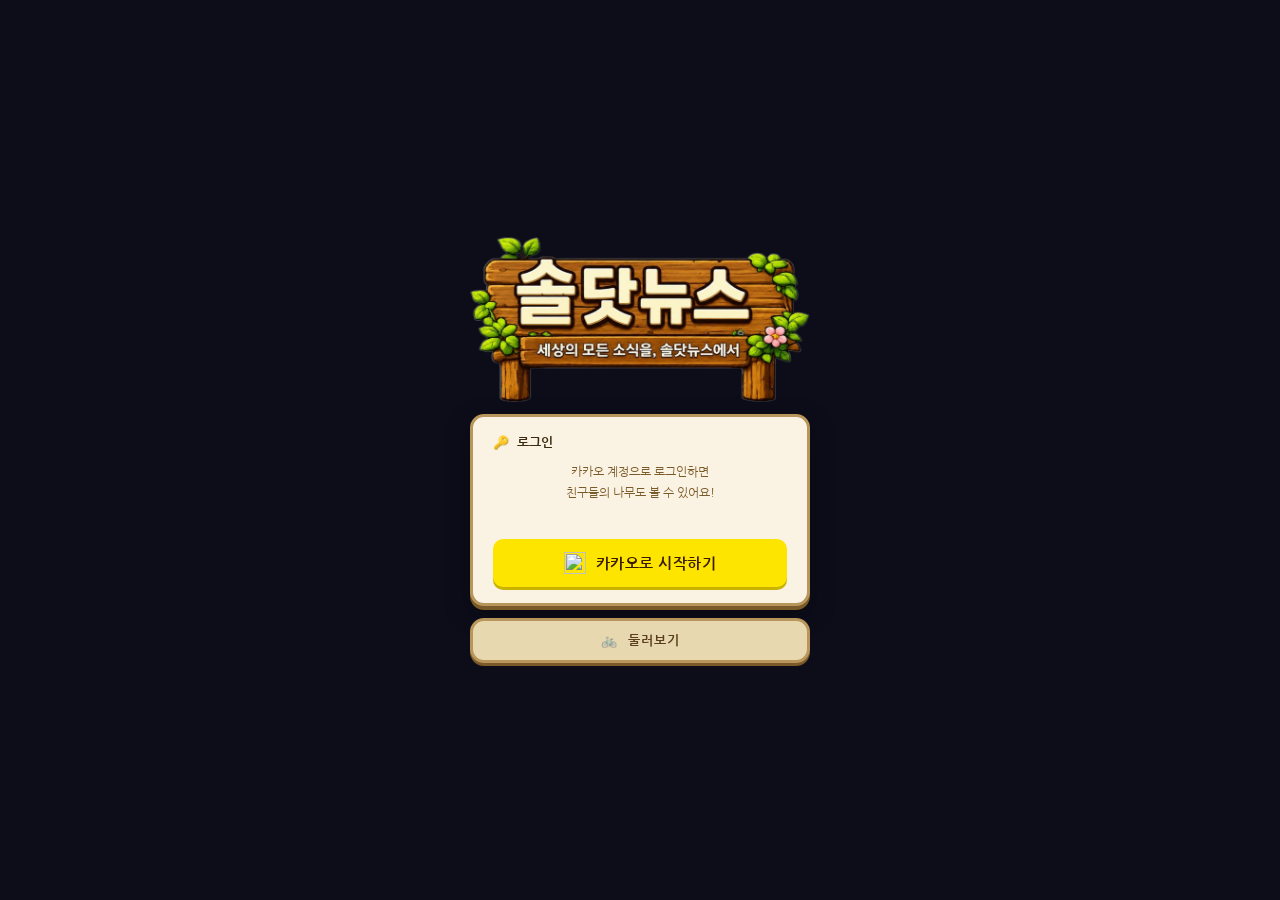
==== index-0514.html @ b872b728 "Add files via upload" ====
<!DOCTYPE html>
<html lang="ko">
<head>
  <meta charset="UTF-8">
  <meta name="viewport" content="width=device-width, initial-scale=1.0">
  <title>뉴스 마을</title>
  <link href="https://fonts.googleapis.com/css2?family=Nanum+Gothic:wght@400;700&family=Press+Start+2P&display=swap" rel="stylesheet">
  <link href="https://fonts.googleapis.com/css2?family=Nanum+Myeongjo:wght@400;700;800&family=Noto+Serif+KR:wght@300;400;600;700&display=swap" rel="stylesheet">
  <link rel="stylesheet" href="css/style.css">
  <script src="https://t1.kakaocdn.net/kakao_js_sdk/2.7.2/kakao.min.js" crossorigin="anonymous"></script>
  <style></style>
</head>
<body>

<!-- Fade overlay -->
<div id="transition"></div>

<!-- 비석 팝업 -->
<div id="sign-popup-overlay" onclick="closeSignPopup()">
  <img src="sign_popup.PNG" alt="뉴스 마을 소개">
</div>

<!-- ══════════════════════════════
     SCREEN 1 · 우체통 입장
══════════════════════════════ -->
<!-- ══════════════════════════════
     SCREEN 0 · 로그인
══════════════════════════════ -->
<div id="screen-login" class="screen active">
  <div class="lp-wrap">
    <img src="ssol.png" alt="뉴스 마을" style="width:100%; height:auto; display:block;">

    <div class="lp-card">
      <div class="lp-card-header">🔑 &nbsp;로그인</div>
      <p class="lp-kakao-desc">카카오 계정으로 로그인하면<br>친구들의 나무도 볼 수 있어요!</p>
      <div id="lp-kakao-error" class="lp-error"></div>
      <button class="lp-kakao-btn" onclick="kakaoLogin()">
        <img src="https://developers.kakao.com/assets/img/about/logos/kakaolink/kakaolink_btn_medium.png" alt="">
        카카오로 시작하기
      </button>
    </div>

    <button class="lp-browse-btn" onclick="lpBrowse()">🚲 &nbsp;둘러보기</button>
  </div>
</div>

<div id="screen-mailbox" class="screen">
  <div class="village-bg"></div>
  <div class="mailbox-wrapper" onclick="showMbook()">
    <div class="mailbox-title">뉴스 마을</div>
    <img src="post.png" alt="우체통">
    <div class="mailbox-hint">▶ 우체통을 클릭하세요 ◀</div>
  </div>
</div>

<!-- ══════════════════════════════
     SCREEN 2 · M북 (오늘의 뉴스)
══════════════════════════════ -->
<div id="screen-mbook" class="screen">
  <div class="mbook-wrap">
    <div class="mbook-head">
      <div class="mbook-logo">M 북</div>
      <div class="mbook-sub">오늘의 뉴스 &nbsp;·&nbsp; 2026년 5월 3일 (일)</div>
    </div>

    <div class="news-item" data-idx="0">
      <span class="news-tag">구의회</span>
      <h3>구의회, 마을 환경 개선 예산안 최종 통과</h3>
      <p>이번 회기에서 마을 환경 개선을 위한 예산안이 최종 통과되었습니다. 주민 편의시설 확충과 녹지 공간 조성에 중점을 둘 예정입니다.</p>
      <div class="read-indicator" id="ri-0"></div>
    </div>

    <div class="news-item" data-idx="1">
      <span class="news-tag">문화</span>
      <h3>문화 다방, 봄맞이 특별 전시회 이번 주말 개최</h3>
      <p>문화 다방에서는 이번 주말부터 지역 예술가들의 봄 작품 전시회를 개최합니다. 누구나 무료로 관람할 수 있습니다.</p>
      <div class="read-indicator" id="ri-1"></div>
    </div>

    <div class="news-item" data-idx="2">
      <span class="news-tag">공항</span>
      <h3>신규 국내선 노선 취항, 지역 접근성 크게 향상</h3>
      <p>공항에 신규 국내선 노선이 취항하며 이동 편의성이 크게 향상될 전망입니다. 다음 달부터 운항을 시작합니다.</p>
      <div class="read-indicator" id="ri-2"></div>
    </div>

    <div class="news-item" data-idx="3">
      <span class="news-tag">식물원</span>
      <h3>식물원, 희귀 식물 20여 종 이번 주 토요일 공개</h3>
      <p>지역 식물원에서 해외에서 들여온 희귀 식물 20여 종을 새롭게 공개합니다. 사전 예약 없이 관람 가능합니다.</p>
      <div class="read-indicator" id="ri-3"></div>
    </div>

    <div class="news-item" data-idx="4">
      <span class="news-tag">탐사</span>
      <h3>[탐정 하우스] 미확인 제보, 진실은 무엇인가</h3>
      <p>독자 제보로 시작된 탐사 보도. 석 달간의 추적 끝에 드러난 놀라운 사실들을 단독으로 보도합니다.</p>
      <div class="read-indicator" id="ri-4"></div>
    </div>

    <div class="news-item" data-idx="5">
      <span class="news-tag">영화</span>
      <h3>이번 주 개봉작 리뷰 — 기대작 3편 한눈에</h3>
      <p>이번 주 영화관에 걸리는 세 편의 신작을 미리 보았습니다. 장르도, 분위기도 제각각인 세 작품의 관람 포인트를 정리했습니다.</p>
      <div class="read-indicator" id="ri-5"></div>
    </div>

    <button class="mbook-enter-btn" onclick="goAfterMbook()">마을로 입장하기 →</button>
  </div>
</div>

<!-- ══════════════════════════════
     SCREEN · 나의 정원
══════════════════════════════ -->
<div id="screen-myhouse" class="screen">
  <div class="mh-top">
    <span class="mh-username" id="mh-username"></span>
    <button class="mh-logout-btn" onclick="logout()">로그아웃</button>
  </div>
  <div class="mh-tree" id="mh-tree"></div>
  <div class="mh-bottom mh-bottom-col">
    <!-- 영양분 가방 -->
    <div class="bag-row">
      <span class="bag-label">가방</span>
      <div class="nutrient-icons">
        <button class="ni-btn" id="ni-btn-비료" onclick="feedOneNutrient('비료')">
          <span class="ni-icon">🌱</span>
          <span class="ni-name">비료</span>
          <span class="ni-count" id="bag-count-비료">0</span>
        </button>
        <button class="ni-btn" id="ni-btn-물" onclick="feedOneNutrient('물')">
          <span class="ni-icon">💧</span>
          <span class="ni-name">물</span>
          <span class="ni-count" id="bag-count-물">0</span>
        </button>
        <button class="ni-btn" id="ni-btn-양분" onclick="feedOneNutrient('양분')">
          <span class="ni-icon">🍃</span>
          <span class="ni-name">양분</span>
          <span class="ni-count" id="bag-count-양분">0</span>
        </button>
      </div>
      <button id="feed-set-btn" onclick="feedSet()" style="
        margin-top:10px; width:100%;
        background:#2d6a4f; color:#fff; border:none;
        padding:10px 0; font-family:'Press Start 2P',monospace; font-size:8px;
        cursor:pointer; letter-spacing:1px; border-radius:2px;
        transition:background 0.2s, opacity 0.2s;">
        🌿 세트 주기 (비료+물+양분)
      </button>
    </div>
    <!-- 레벨·진행도·버튼 -->
    <div class="mh-main-row">
      <div class="mh-info">
        <div class="mh-level-badge" id="mh-level-badge">묘목</div>
        <div class="mh-progress-row">
          <div class="mh-progress-label" id="mh-progress-label">세트 0 / 3</div>
          <div class="mh-progress-bar"><div class="mh-progress-fill" id="mh-progress-fill"></div></div>
        </div>
      </div>
      <div class="mh-nav">
        <button class="mh-btn" onclick="switchTo('village')">← 마을로</button>
        <button class="mh-btn" onclick="shareMyLink()">🔗 내 링크 공유</button>
        <button class="mh-btn" onclick="loadFriendsListView()">🌳 친구 나무 보기</button>
      </div>
    </div>
  </div>
</div>

<!-- ══════════════════════════════
     SCREEN · 친구 정원
══════════════════════════════ -->
<div id="screen-friends" class="screen">
  <div class="friends-overlay">
    <!-- Single friend view (via link or from list) -->
    <div id="friend-single-view">
      <div class="friends-header">
        <span class="friends-title" id="friend-view-title">친구의 정원</span>
        <button class="mh-btn" id="friend-back-village" onclick="friendsGoBack()">← 마을로</button>
        <button class="mh-btn" id="friend-back-list" onclick="loadFriendsListView()" style="display:none;">← 목록으로</button>
      </div>
      <div id="friend-view-content" style="display:flex; flex-direction:column; align-items:center; gap:16px; padding:20px;"></div>
      <div id="friend-add-section" style="display:none; text-align:center; padding:0 20px 20px;">
        <button class="mh-btn primary" id="friend-add-btn" onclick="addFriend(window._viewingFriendId)">+ 친구 추가</button>
      </div>
    </div>
    <!-- Friends list view -->
    <div id="friends-list-view" style="display:none;">
      <div class="friends-header">
        <span class="friends-title">친구 정원</span>
        <button class="mh-btn" onclick="switchTo('myhouse')">← 내 정원으로</button>
      </div>
      <div id="friends-list-cards" class="friends-grid"></div>
    </div>
  </div>
</div>

<!-- ══════════════════════════════
     SCREEN · 나의 집 (준비 중)
══════════════════════════════ -->
<div id="screen-house" class="screen">
  <div class="house-header">나의 집</div>

  <div class="house-info-card">
    <div class="house-info-title">내 계정 정보</div>

    <!-- 닉네임 보기 모드 -->
    <div class="house-info-row" id="house-nick-view">
      <span class="house-info-label">닉네임</span>
      <div style="display:flex; align-items:center; gap:8px;">
        <span class="house-info-value" id="house-nickname"></span>
        <button class="house-nick-edit-btn" onclick="startNickEdit()">수정</button>
      </div>
    </div>

    <!-- 닉네임 편집 모드 (기본 숨김) -->
    <div id="house-nick-form" style="display:none; flex-direction:column; gap:10px;">
      <span class="house-info-label">닉네임 수정</span>
      <input type="text" id="house-nick-input" class="house-nick-input"
             maxlength="12" placeholder="새 닉네임 입력 (최대 12자)">
      <div class="house-nick-error" id="house-nick-error"></div>
      <div class="house-nick-actions">
        <button class="house-nick-save" onclick="saveNick()">저장</button>
        <button class="house-nick-cancel" onclick="cancelNickEdit()">취소</button>
      </div>
    </div>

    <hr class="house-info-divider">
    <div class="house-info-row">
      <span class="house-info-label">로그인 계정</span>
      <span class="house-info-value" id="house-account"></span>
    </div>
    <button class="house-logout-btn-full" onclick="logout()">로그아웃</button>
  </div>

  <div class="mh-bottom">
    <div class="mh-nav" style="margin-left:auto;">
      <button class="mh-btn" onclick="switchTo('village')">← 마을로</button>
    </div>
  </div>
</div>

<!-- ══════════════════════════════
     SCREEN 3 · 마을 메인
══════════════════════════════ -->
<div id="screen-village" class="screen">
  <div class="map-wrap">
    <img src="village2.png" alt="마을">

    <div class="hotspot" id="hs-garden"
         onclick="openGarden()">
      <img class="hs-building" src="myGarden.png" alt="나의 정원">
      <div class="hs-label">나의 정원</div>
    </div>

    <div class="hotspot" id="hs-library"
         onclick="switchTo('library')">
      <img class="hs-building" src="library.PNG" alt="도서관">
      <div class="hs-label">도서관</div>
    </div>

    <div class="hotspot" id="hs-house"
         onclick="openHouseArea()">
      <img class="hs-building" src="house.PNG" alt="나의 집">
      <div class="hs-label">나의 집</div>
    </div>

    <div class="hotspot" id="hs-villhall"
         onclick="switchTo('gwangjang')">
      <img class="hs-building" src="center.PNG" alt="마을 광장">
      <div class="hs-label">마을 광장</div>
    </div>

    <div class="hotspot" id="hs-monument"
         onclick="openSignPopup()">
      <img class="hs-building" src="sign.PNG" alt="비석">
      <div class="hs-label">비석 · 신문사 소개</div>
    </div>

    <img src="toCity.png" id="nav-to-city" class="city-arrow" onclick="goToCity()" alt="시내로" style="height:100px;width:auto;left:1073px;top:363px;right:auto;bottom:auto;">

    <div class="hotspot" id="hs-postbox" onclick="showMbook()">
      <img class="hs-building" src="post.png" alt="우체통">
      <div class="hs-label">우체통 · M북</div>
    </div>

    <button class="help-fab" onclick="openHelp()">?</button>

    <button id="edit-toggle-village" onclick="toggleEditMode('village')" style="
      position:absolute; bottom:20px; right:20px; z-index:30;
      background:rgba(30,30,80,0.85); color:#fff; border:2px solid #aaf;
      padding:10px 14px; font-family:'Press Start 2P',monospace; font-size:8px;
      cursor:pointer; letter-spacing:1px;">✏️ 편집 모드</button>
  </div>
</div>

<!-- ══════════════════════════════
     SCREEN 4 · 시내
══════════════════════════════ -->
<div id="screen-city" class="screen">
  <div class="map-wrap">
    <img src="city/background.png" alt="시내">

    <!-- row 1 -->
    <div class="hotspot" id="hs-detective"
         onclick="openBoutiqueModal('hs-detective','탐정사무소','채림\n\n숨겨진 진실을 추적합니다.\n심층 취재와 탐사 보도의 공간입니다.\n제보는 언제나 환영합니다.')">
      <img class="hs-building" src="city/detective.png" alt="탐정사무소">
      <div class="hs-label">탐정사무소 · 채림</div>
    </div>

    <div class="hotspot" id="hs-guest"
         onclick="openBoutiqueModal('hs-guest','상담소','소은\n\n다양한 사람들의 이야기.\n여행자의 시선으로 세상을 봅니다.')">
      <img class="hs-building" src="city/counsel.png" alt="상담소">
      <div class="hs-label">상담소 · 소은</div>
    </div>

    <div class="hotspot" id="hs-cinema"
         onclick="openBoutiqueModal('hs-cinema','영화관','채원\n\n영화와 영상 문화를 리뷰합니다.\n스크린 너머의 세계로 여러분을 초대합니다.')">
      <img class="hs-building" src="city/cinema.png" alt="영화관">
      <div class="hs-label">영화관 · 채원</div>
    </div>

    <!-- row 2 -->
    <div class="hotspot" id="hs-lp"
         onclick="openBoutiqueModal('hs-lp','LP샵','현서\n\n음악과 감성의 공간.\n음악으로 세상을 이야기하고\n시대의 사운드를 기록합니다.')">
      <img class="hs-building" src="city/LPshop.png" alt="LP샵">
      <div class="hs-label">LP샵 · 현서</div>
    </div>

    <div class="hotspot" id="hs-council"
         onclick="openBoutiqueModal('hs-council','주민센터','성준\n\n지역 구의회를 취재합니다.\n주민의 목소리를 담은 의정 활동과\n지역 정치 이슈를 전합니다.')">
      <img class="hs-building" src="city/council.png" alt="주민센터">
      <div class="hs-label">주민센터 · 성준</div>
    </div>

    <div class="hotspot" id="hs-culture"
         onclick="openBoutiqueModal('hs-culture','다방','은수\n\n예술, 문화, 라이프스타일.\n우리 주변의 아름다운 이야기들을 담습니다.')">
      <img class="hs-building" src="city/cafe.png" alt="다방">
      <div class="hs-label">다방 · 은수</div>
    </div>

    <!-- row 3 -->
    <div class="hotspot" id="hs-botanical"
         onclick="openBoutiqueModal('hs-botanical','수목원','세민\n\n자연과 환경 이야기.\n지속 가능한 내일을 위한 기록입니다.')">
      <img class="hs-building" src="city/botanical.png" alt="수목원">
      <div class="hs-label">수목원 · 세민</div>
    </div>

    <div class="hotspot" id="hs-haunted"
         onclick="openBoutiqueModal('hs-haunted','사진현상소','민주\n\n잊혀진 이야기들이 모이는 곳.\n기억해야 할 역사와 미스터리를 기록합니다.')">
      <img class="hs-building" src="city/film.png" alt="사진현상소">
      <div class="hs-label">사진현상소 · 민주</div>
    </div>

    <div class="hotspot" id="hs-airport"
         onclick="openAirport()">
      <img class="hs-building" src="city/airport.png" alt="공항">
      <div class="hs-label">공항 · 미정</div>
    </div>

    <img src="toVillage.png" id="nav-to-village" class="back-fab" onclick="goToVillage()" alt="마을로" style="height:100px;width:auto;left:16px;top:263px;right:auto;bottom:auto;">
    <button class="help-fab" onclick="openHelp()">?</button>

    <button id="edit-toggle-city" onclick="toggleEditMode('city')" style="
      position:absolute; bottom:20px; right:20px; z-index:30;
      background:rgba(30,30,80,0.85); color:#fff; border:2px solid #aaf;
      padding:10px 14px; font-family:'Press Start 2P',monospace; font-size:8px;
      cursor:pointer; letter-spacing:1px;">✏️ 편집 모드</button>

    <button id="bld-edit-btn" onclick="toggleBuildingEditMode()" style="
      position:absolute; bottom:60px; right:20px; z-index:30;
      background:rgba(30,30,80,0.85); color:#fff; border:2px solid #fa8;
      padding:10px 14px; font-family:'Press Start 2P',monospace; font-size:8px;
      cursor:pointer; letter-spacing:1px;">🏠 건물 편집</button>
  </div>
</div>

<!-- ══════════════════════════════
     SCREEN · 광장
══════════════════════════════ -->
<div id="screen-gwangjang" class="screen">
  <div class="fullscreen-wrap">
    <div class="fullscreen-topbar">
      <button class="mh-btn" onclick="switchTo('village')">← 마을로</button>
      <span style="font-family:'Press Start 2P',monospace;font-size:9px;color:#aaa;letter-spacing:2px;">광 장</span>
    </div>
    <div class="fullscreen-body">
      <section id="gwangjang-section" data-guest-guard-wrap>
      <div id="gwangjang">
        <div class="gj-notice-bar">
          <span class="gj-notice-bar-label">📌 공지</span>
          <span>광장에서는 마을 주민 누구나 자유롭게 글을 쓸 수 있습니다. 건전한 마을 문화를 함께 만들어 주세요.</span>
        </div>
        <div class="gj-header">
          <div style="display:flex;align-items:baseline;gap:10px;flex-wrap:wrap">
            <span class="gj-header-title">광 장</span>
            <span class="gj-header-sub">독자 게시판 · 마을 사람들의 이야기</span>
          </div>
          <span class="gj-header-date" id="gj-today-date"></span>
        </div>
        <div class="gj-tabs">
          <button class="gj-tab active" data-tab="board">자유 광장</button>
          <button class="gj-tab" data-tab="write">✏ 글쓰기</button>
          <button class="gj-tab" data-tab="tip">제보란 <span class="gj-dot"></span></button>
          <button class="gj-tab" data-tab="contribute">투고란</button>
          <button class="gj-tab" data-tab="my">내 활동</button>
        </div>
        <div class="gj-body">
          <!-- 자유 광장 -->
          <div class="gj-panel active" id="gj-panel-board">
            <div class="gj-post-list-wrap" id="gj-board-list-wrap">
              <div class="gj-board-toolbar">
                <div class="gj-board-toolbar-left">
                  <button class="gj-cat-btn active" data-cat="all">전체</button>
                  <button class="gj-cat-btn" data-cat="free">자유</button>
                  <button class="gj-cat-btn" data-cat="discuss">토론</button>
                  <button class="gj-cat-btn" data-cat="question">질문</button>
                  <button class="gj-cat-btn" data-cat="tip">제보</button>
                </div>
                <button class="gj-write-btn" id="gj-goto-write-btn" data-guest-guard>+ 글쓰기</button>
              </div>
              <div class="gj-post-list" id="gj-post-list"></div>
              <div class="gj-pagination">
                <button class="gj-page-btn cur">1</button>
                <button class="gj-page-btn">2</button>
                <button class="gj-page-btn">3</button>
                <button class="gj-page-btn">›</button>
              </div>
            </div>
            <div class="gj-post-view" id="gj-post-view">
              <button class="gj-back-btn" id="gj-back-btn">← 목록으로</button>
              <div class="gj-post-view-header">
                <div class="gj-post-view-badge-row">
                  <span class="gj-post-badge gj-badge-free" id="gj-view-badge"></span>
                </div>
                <div class="gj-post-view-title" id="gj-view-title"></div>
                <div class="gj-post-view-meta">
                  <span id="gj-view-author"></span>
                  <span id="gj-view-date"></span>
                  <span id="gj-view-views"></span>
                </div>
              </div>
              <div class="gj-post-view-body" id="gj-view-body"></div>
              <div class="gj-like-row">
                <button class="gj-like-btn" id="gj-like-btn">♡ 공감</button>
                <span class="gj-like-count" id="gj-like-count"></span>
              </div>
              <div class="gj-comment-area">
                <div class="gj-comment-count" id="gj-comment-count">댓글 0</div>
                <div id="gj-comment-list"></div>
                <div class="gj-comment-input-row">
                  <input class="gj-form-input" id="gj-comment-input" placeholder="댓글을 남겨 주세요" style="flex:1;font-size:13px;padding:8px 10px;">
                  <button class="gj-write-btn" id="gj-comment-submit" data-guest-guard style="white-space:nowrap;font-size:12px;padding:7px 14px;">등록</button>
                </div>
              </div>
            </div>
          </div>
          <!-- 글쓰기 -->
          <div class="gj-panel" id="gj-panel-write">
            <div class="gj-section-head">새 글 쓰기</div>
            <div class="gj-form-notice">광장은 마을의 공론장입니다. 타인을 향한 비방, 허위 사실 유포, 광고성 게시물은 삭제될 수 있습니다.</div>
            <div class="gj-form-row">
              <div class="gj-form-group">
                <label class="gj-form-label">분류</label>
                <select class="gj-form-select" id="gj-write-cat"><option>자유</option><option>토론</option><option>질문</option><option>제보</option></select>
              </div>
              <div class="gj-form-group">
                <label class="gj-form-label">닉네임</label>
                <input class="gj-form-input" id="gj-write-nick" placeholder="마을 주민">
              </div>
            </div>
            <div class="gj-form-group">
              <label class="gj-form-label">제목</label>
              <input class="gj-form-input" id="gj-write-title" placeholder="제목을 입력하세요 (최대 60자)" maxlength="60">
              <div class="gj-char-count" id="gj-title-count">0 / 60</div>
            </div>
            <div class="gj-form-group">
              <label class="gj-form-label">내용</label>
              <textarea class="gj-form-textarea" id="gj-write-body" placeholder="글 내용을 입력하세요…"></textarea>
              <div class="gj-char-count" id="gj-body-count">0 / 2000</div>
            </div>
            <button class="gj-submit-btn" id="gj-write-submit" data-guest-guard>광장에 게시하기</button>
          </div>
          <!-- 제보란 -->
          <div class="gj-panel" id="gj-panel-tip">
            <div class="gj-tip-form-header">
              <span class="gj-tip-title">제보란</span>
              <span class="gj-tip-subtitle">탐정 하우스 · 뉴스 마을 편집부로 제보를 보내드립니다</span>
            </div>
            <div class="gj-form-notice">제보 내용은 편집부에서만 확인합니다. 익명 제보 가능하며, 추가 연락이 필요한 경우 연락처를 남겨 주세요.</div>
            <label class="gj-anon-toggle">
              <input type="checkbox" id="gj-anon-check" checked>
              익명으로 제보하기
            </label>
            <div class="gj-form-group" id="gj-tip-name-row">
              <label class="gj-form-label">이름(또는 닉네임)</label>
              <input class="gj-form-input" id="gj-tip-name" placeholder="익명" disabled>
            </div>
            <div class="gj-form-group">
              <label class="gj-form-label">제보 분야</label>
              <select class="gj-form-select" id="gj-tip-category"><option>구의회 · 행정</option><option>지역 사건 · 사고</option><option>문화 · 예술</option><option>환경 · 시설</option><option>기타</option></select>
            </div>
            <div class="gj-form-group">
              <label class="gj-form-label">제보 제목</label>
              <input class="gj-form-input" id="gj-tip-title" placeholder="핵심 내용을 한 문장으로">
            </div>
            <div class="gj-form-group">
              <label class="gj-form-label">제보 내용</label>
              <textarea class="gj-form-textarea" id="gj-tip-body" placeholder="언제, 어디서, 무슨 일이 있었는지 최대한 구체적으로 써 주세요."></textarea>
            </div>
            <div class="gj-form-group">
              <label class="gj-form-label">연락처 (선택)</label>
              <input class="gj-form-input" id="gj-tip-contact" placeholder="이메일 또는 전화번호">
            </div>
            <button class="gj-submit-btn" id="gj-tip-submit" data-guest-guard>편집부에 제보하기</button>
          </div>
          <!-- 투고란 -->
          <div class="gj-panel" id="gj-panel-contribute">
            <div class="gj-submit-notice-box">
              <h3>투고 안내</h3>
              뉴스 마을 M북에 독자 기고문을 싣고 싶은 분은 이 창구를 이용해 주세요.<br>
              · 분량: 원고지 3~10매 (600~2,000자) 권장<br>
              · 형식: 자유 (에세이, 칼럼, 시, 소설, 리뷰 등)<br>
              · 검토 후 편집부가 개별 연락을 드립니다. 채택 여부를 보장하지 않습니다.<br>
              · 기고가 확정된 경우 M북 해당 섹션에 게재됩니다.
            </div>
            <div class="gj-form-row">
              <div class="gj-form-group">
                <label class="gj-form-label">이름</label>
                <input class="gj-form-input" id="gj-contrib-name" placeholder="게재 시 표기 이름">
              </div>
              <div class="gj-form-group">
                <label class="gj-form-label">섹션</label>
                <select class="gj-form-select" id="gj-contrib-section"><option>문화</option><option>탐사</option><option>영화</option><option>식물원</option><option>LP샵</option><option>자유 기고</option></select>
              </div>
            </div>
            <div class="gj-form-group">
              <label class="gj-form-label">제목</label>
              <input class="gj-form-input" id="gj-contrib-title" placeholder="기고문 제목">
            </div>
            <div class="gj-form-group">
              <label class="gj-form-label">본문</label>
              <textarea class="gj-form-textarea" id="gj-contrib-body" style="min-height:240px" placeholder="기고 내용을 입력해 주세요."></textarea>
              <div class="gj-char-count" id="gj-contrib-count">0 / 2000</div>
            </div>
            <div class="gj-form-group">
              <label class="gj-form-label">연락처</label>
              <input class="gj-form-input" id="gj-contrib-contact" placeholder="편집부 연락용 이메일">
            </div>
            <button class="gj-submit-btn" id="gj-contrib-submit" data-guest-guard>투고 신청하기</button>
          </div>
          <!-- 내 활동 -->
          <div class="gj-panel" id="gj-panel-my">
            <div class="gj-section-head">내 활동</div>
            <div class="gj-stat-grid">
              <div class="gj-stat-card"><div class="gj-stat-label">작성한 글</div><div class="gj-stat-num" id="gj-my-post-count">0</div></div>
              <div class="gj-stat-card"><div class="gj-stat-label">작성한 댓글</div><div class="gj-stat-num" id="gj-my-comment-count">0</div></div>
            </div>
            <div class="gj-section-head">내가 쓴 글</div>
            <div id="gj-my-posts-list" style="border-top:1.5px solid #4a3f2e"></div>
            <div style="margin-top:20px;border-top:1.5px solid #4a3f2e;padding-top:14px">
              <div class="gj-section-head">내가 쓴 댓글</div>
              <div id="gj-my-comments-list" style="border-top:1.5px solid #4a3f2e"></div>
            </div>
          </div>
        </div>
        <div class="gj-toast" id="gj-toast"></div>
      </div>
      </section>
    </div>
  </div>
</div>

<!-- ══════════════════════════════
     SCREEN · 도서관
══════════════════════════════ -->
<div id="screen-library" class="screen">
  <div class="fullscreen-wrap">
    <div class="fullscreen-topbar">
      <button class="mh-btn" onclick="switchTo('village')">← 마을로</button>
      <span style="font-family:'Press Start 2P',monospace;font-size:9px;color:#aaa;letter-spacing:2px;">도 서 관</span>
    </div>
    <div class="fullscreen-body">
      <section id="library-section" data-guest-guard-wrap>
      <div id="lib-wrap">
        <div class="lib-hero">
          <div class="lib-hero-eyebrow">뉴스 마을</div>
          <div class="lib-hero-title">도 서 관</div>
          <div class="lib-hero-sub">마을 도서관은 뉴먼의 모든 기사를 아카이빙하고 있어요.<br>기사 내용에 궁금한 점이 생긴다면 ai에게 편하게 물어보세요!</div>
          <hr class="lib-hero-rule">
          <div class="lib-hero-prompt" id="lib-prompt">무엇이 궁금하신가요?</div>
          <div class="lib-input-row">
            <input class="lib-input" id="lib-input" placeholder="질문을 입력하세요…" maxlength="200">
            <button class="lib-send-btn" id="lib-send">보내기 →</button>
          </div>
          <div class="lib-suggests">
            <button class="lib-sug" data-q="오늘의 뉴스를 요약해 줘">오늘의 뉴스 요약</button>
            <button class="lib-sug" data-q="마을 행사 일정을 알려줘">마을 행사 일정</button>
            <button class="lib-sug" data-q="탐사 보도란 무엇인가요?">탐사 보도란?</button>
            <button class="lib-sug" data-q="투고하려면 어떻게 하나요?">투고 방법</button>
          </div>
          <div class="lib-scroll-hint">
            <span>아래로 스크롤</span>
            <div class="lib-scroll-line"></div>
          </div>
        </div>
        <div class="lib-section" id="lib-log-section" style="display:none">
          <div id="lib-log">
            <div class="lib-empty-note" id="lib-empty"></div>
          </div>
        </div>
        <div class="lib-article-full" id="lib-full">
          <button class="lib-af-back" id="lib-af-back">← 기사 목록으로</button>
          <div class="lib-af-section" id="lib-full-section"></div>
          <div class="lib-af-title"   id="lib-full-title"></div>
          <div class="lib-af-meta"    id="lib-full-meta"></div>
          <div class="lib-af-body"    id="lib-full-body"></div>
        </div>
      </div>
      </section>
    </div>
  </div>
</div>

<!-- ══════════════════════════════
     편집 모드 패널
══════════════════════════════ -->
<div id="edit-panel" style="
  display:none; position:fixed; bottom:0; left:0; right:0; z-index:1000;
  background:rgba(10,10,30,0.95); border-top:2px solid #aaf;
  padding:12px 16px; font-family:monospace; font-size:11px; color:#cef;">
  <div style="display:flex; align-items:flex-start; gap:16px; flex-wrap:wrap;">
    <div>
      <div style="color:#aaf; margin-bottom:4px; font-size:10px;">▶ 박스를 드래그(이동) / 모서리를 드래그(크기조정)</div>
      <pre id="edit-output" style="margin:0; color:#ffe; font-size:10px; line-height:1.6; white-space:pre;"></pre>
    </div>
    <div style="display:flex; flex-direction:column; gap:8px; min-width:140px;">
      <button onclick="copyEditValues()" style="
        background:#334; color:#cef; border:1px solid #aaf;
        padding:7px 10px; font-family:monospace; font-size:10px; cursor:pointer;">
        📋 CSS 복사
      </button>
      <button onclick="toggleEditMode()" style="
        background:#433; color:#fcc; border:1px solid #faa;
        padding:7px 10px; font-family:monospace; font-size:10px; cursor:pointer;">
        ✕ 편집 종료
      </button>
    </div>
  </div>
</div>

<!-- ══════════════════════════════
     건물 이미지 편집 패널
══════════════════════════════ -->
<div id="bld-panel" style="
  display:none; position:fixed; right:0; top:0; bottom:0; z-index:1001;
  width:230px; background:rgba(8,8,28,0.97); border-left:2px solid #fa8;
  padding:18px 14px; font-family:monospace; font-size:11px; color:#fed;
  flex-direction:column; gap:12px; overflow-y:auto;">

  <div style="font-size:12px; color:#fa8; font-weight:bold;">🏠 건물 위치 / 크기</div>
  <div style="color:#aaa; font-size:9px; line-height:1.6;">건물 이미지를 클릭해서<br>선택하세요</div>

  <div id="bld-title" style="
    color:#ffe; font-size:11px; font-weight:bold;
    padding:6px 8px; background:rgba(255,168,0,0.15);
    border:1px solid #fa8; border-radius:2px; min-height:28px;">
    —
  </div>

  <label>너비 &nbsp;<span id="bld-w-val" style="color:#fa8">88</span>%
    <input type="range" id="bld-w" min="20" max="130" value="88"
           oninput="onBldSlider('w',this.value)">
  </label>
  <label>높이 &nbsp;<span id="bld-h-val" style="color:#fa8">88</span>%
    <input type="range" id="bld-h" min="20" max="130" value="88"
           oninput="onBldSlider('h',this.value)">
  </label>
  <label>가로 위치 &nbsp;<span id="bld-x-val" style="color:#fa8">0</span>%
    <input type="range" id="bld-x" min="-30" max="30" value="0"
           oninput="onBldSlider('x',this.value)">
  </label>
  <label>아래 여백 &nbsp;<span id="bld-bottom-val" style="color:#fa8">5</span>%
    <input type="range" id="bld-bottom" min="-10" max="60" value="5"
           oninput="onBldSlider('bottom',this.value)">
  </label>

  <div style="color:#aaa; font-size:9px; margin-top:4px;">CSS 출력 (복사 후 코드에 붙여넣기)</div>
  <pre id="bld-css" style="
    font-size:8px; color:#afe; background:rgba(0,0,0,0.4);
    padding:8px; white-space:pre-wrap; margin:0;
    max-height:180px; overflow-y:auto; border:1px solid #336;"></pre>

  <button onclick="copyBuildingCSS()" style="
    background:#334; color:#cef; border:1px solid #aaf;
    padding:7px; font-family:monospace; font-size:10px; cursor:pointer;">
    📋 CSS 복사
  </button>
  <button onclick="toggleBuildingEditMode()" style="
    background:#433; color:#fcc; border:1px solid #faa;
    padding:7px; font-family:monospace; font-size:10px; cursor:pointer;">
    ✕ 종료
  </button>
</div>

<!-- ══════════════════════════════
     로그인 / 회원가입 모달
══════════════════════════════ -->
<div id="auth-bg">
  <div class="auth-box">
    <div class="auth-tabs">
      <button id="tab-login"  class="auth-tab active" onclick="switchTab('login')">로그인</button>
      <button id="tab-signup" class="auth-tab"        onclick="switchTab('signup')">회원가입</button>
    </div>

    <!-- 로그인 폼 -->
    <form id="form-login" class="auth-form" onsubmit="doLogin(event)">
      <div class="auth-field">
        <label>아이디</label>
        <input type="text" id="login-id" placeholder="아이디 입력" autocomplete="username" required>
      </div>
      <div class="auth-field">
        <label>비밀번호</label>
        <input type="password" id="login-pw" placeholder="비밀번호 입력" autocomplete="current-password" required>
      </div>
      <div class="auth-error" id="login-error"></div>
      <button type="submit" class="auth-submit">로그인</button>
    </form>

    <!-- 회원가입 폼 -->
    <form id="form-signup" class="auth-form" style="display:none" onsubmit="doSignup(event)">
      <div class="auth-field">
        <label>아이디</label>
        <input type="text" id="signup-id" placeholder="사용할 아이디" autocomplete="username" required>
      </div>
      <div class="auth-field">
        <label>비밀번호</label>
        <input type="password" id="signup-pw" placeholder="비밀번호" autocomplete="new-password" required>
      </div>
      <div class="auth-field">
        <label>비밀번호 확인</label>
        <input type="password" id="signup-pw2" placeholder="비밀번호 재입력" autocomplete="new-password" required>
      </div>
      <div class="consent-wrap">
        <label class="consent-row">
          <input type="checkbox" id="signup-consent" required>
          <span>개인정보 수집 및 이용에 동의합니다 <em>(필수)</em></span>
        </label>
        <button type="button" class="consent-detail-btn" onclick="toggleConsentDetail()">자세히 보기 ▾</button>
        <div id="consent-detail" class="consent-detail">
          · 수집 항목: 아이디, 비밀번호<br>
          · 수집 목적: 뉴스 마을 서비스 제공 및 나무 성장 기록<br>
          · 보유 기간: 서비스 탈퇴 시까지<br>
          · 동의 거부 시 서비스 이용이 제한될 수 있습니다.
        </div>
      </div>
      <div class="auth-error" id="signup-error"></div>
      <button type="submit" class="auth-submit">회원가입</button>
    </form>

    <button class="auth-close" onclick="closeAuth()">✕</button>
  </div>
</div>

<!-- ══════════════════════════════
     도움말 모달
══════════════════════════════ -->
<div id="help-bg">
  <div class="help-box">
    <button class="help-close" onclick="closeHelp()">✕</button>
    <h2>뉴스 마을 안내</h2>

    <div class="help-section">
      <h3>📮 뉴스 마을이란?</h3>
      <p>뉴스 마을은 지역 미디어 플랫폼입니다. 마을과 시내를 탐험하며 다양한 기자들의 공간을 방문하고, 매일 배달되는 뉴스를 읽어보세요.</p>
    </div>

    <hr class="help-divider">

    <div class="help-section">
      <h3>📰 M북</h3>
      <p>매일 우체통에 뉴스레터 <strong>M북</strong>이 배달됩니다. 오늘의 주요 뉴스를 한눈에 확인하세요.</p>
    </div>

    <hr class="help-divider">

    <div class="help-section">
      <h3>🌱 나무 키우기</h3>
      <p>M북의 기사를 읽을수록 내 집 나무가 자랍니다. 6개 기사를 모두 읽으면 가장 큰 나무로 성장해요. 매일 꾸준히 읽어보세요!</p>
    </div>

    <hr class="help-divider">

    <div class="help-section">
      <h3>🏙 마을 &amp; 시내 탐험</h3>
      <p>마을 지도에서 각 건물을 클릭하면 해당 기자의 공간으로 이동합니다. 시내로 나가면 더 많은 공간을 만날 수 있어요.</p>
    </div>

    <hr class="help-divider">

    <div class="help-section">
      <h3>🔐 로그인</h3>
      <div class="help-kakao-badge">카카오 로그인 지원 예정</div>
      <p>로그인하면 나무 성장 기록이 저장됩니다. 곧 카카오 계정으로 간편하게 로그인할 수 있게 됩니다.</p>
    </div>
  </div>
</div>

<!-- ══════════════════════════════
     MODAL
══════════════════════════════ -->
<div id="modal-bg">
  <div class="modal-box">
    <h2 id="modal-title"></h2>
    <p id="modal-body"></p>
    <div id="modal-nutrient" class="modal-nutrient-section" style="display:none">
      <div id="modal-nutrient-content"></div>
    </div>
    <button class="modal-close" onclick="closeModal()">닫기</button>
  </div>
</div>

<script type="module" src="js/app.js"></script>
<script type="module" src="js/gwangjang.js"></script>
<script type="module" src="js/library.js"></script>

</body>
---- css/style.css ----
* { margin: 0; padding: 0; box-sizing: border-box; }

    body {
      font-family: 'Nanum Gothic', sans-serif;
      background: #0d0d1a;
      color: #fff;
      overflow: hidden;
      height: 100vh;
      width: 100vw;
    }

    /* ── Screens ── */
    .screen {
      position: absolute;
      inset: 0;
      display: none;
      align-items: center;
      justify-content: center;
    }
    .screen.active { display: flex; }

    /* ── Fade transition ── */
    #transition {
      position: fixed;
      inset: 0;
      background: #000;
      z-index: 900;
      opacity: 0;
      pointer-events: none;
      transition: opacity 0.35s ease;
    }
    #transition.fade { opacity: 1; pointer-events: all; }

    /* ════════════════════════════════
       SCREEN 1 · 우체통
    ════════════════════════════════ */
    #screen-mailbox { flex-direction: column; }

    .village-bg {
      position: absolute;
      inset: 0;
      background: url('village_background.png') center/cover no-repeat;
      filter: brightness(0.35) blur(3px);
      transform: scale(1.05);
    }

    .mailbox-wrapper {
      position: relative;
      z-index: 10;
      display: flex;
      flex-direction: column;
      align-items: center;
      gap: 28px;
      cursor: pointer;
    }

    .mailbox-wrapper img {
      width: 160px;
      filter: drop-shadow(0 0 24px rgba(255, 80, 80, 0.7));
      animation: float 2.4s ease-in-out infinite;
      transition: transform 0.15s;
    }
    .mailbox-wrapper:hover img { transform: scale(1.08); }

    .mailbox-title {
      font-family: 'Press Start 2P', monospace;
      font-size: 18px;
      letter-spacing: 6px;
      text-shadow: 0 0 20px rgba(255,255,255,0.4);
      color: #fff;
    }

    .mailbox-hint {
      font-family: 'Press Start 2P', monospace;
      font-size: 9px;
      color: #ccc;
      animation: blink 1.6s step-start infinite;
    }

    /* ════════════════════════════════
       SCREEN 2 · M북
    ════════════════════════════════ */
    #screen-mbook {
      background: rgba(0,0,0,0.88);
      z-index: 100;
      flex-direction: column;
    }

    .mbook-wrap {
      background: #faf6ed;
      color: #1a1a1a;
      width: min(620px, 92vw);
      max-height: 82vh;
      overflow-y: auto;
      border: 4px solid #2a2a2a;
      box-shadow: 10px 10px 0 #000;
      padding: 32px 36px;
      scrollbar-width: thin;
    }

    .mbook-head {
      text-align: center;
      border-bottom: 3px double #333;
      padding-bottom: 18px;
      margin-bottom: 22px;
    }

    .mbook-logo {
      font-family: 'Press Start 2P', monospace;
      font-size: 20px;
      letter-spacing: 4px;
      color: #1a1a1a;
    }

    .mbook-sub {
      font-size: 11px;
      color: #888;
      margin-top: 6px;
      letter-spacing: 1px;
    }

    .news-item {
      padding: 16px 0;
      border-bottom: 1px solid #ddd;
    }
    .news-item:last-of-type { border-bottom: none; }

    .news-tag {
      display: inline-block;
      background: #1a1a1a;
      color: #faf6ed;
      font-size: 10px;
      padding: 2px 8px;
      margin-bottom: 8px;
      letter-spacing: 1px;
    }

    .news-item h3 {
      font-size: 15px;
      font-weight: 700;
      line-height: 1.45;
      margin-bottom: 7px;
      color: #111;
    }

    .news-item p {
      font-size: 13px;
      color: #555;
      line-height: 1.7;
    }

    .mbook-enter-btn {
      display: block;
      margin: 24px auto 0;
      background: #1a1a1a;
      color: #faf6ed;
      border: none;
      padding: 14px 32px;
      font-family: 'Press Start 2P', monospace;
      font-size: 10px;
      cursor: pointer;
      transition: background 0.2s;
      letter-spacing: 1px;
    }
    .mbook-enter-btn:hover { background: #444; }

    /* ════════════════════════════════
       MAP SCREENS (village & city)
    ════════════════════════════════ */
    .map-wrap {
      position: relative;
      width: 100%;
      height: 100%;
      min-width: 1280px;
      min-height: 720px;
      flex-shrink: 0;
    }

    #screen-village,
    #screen-city {
      overflow: auto;
      align-items: flex-start;
      justify-content: flex-start;
    }

    .map-wrap > img:not(.city-arrow):not(.back-fab) {
      width: 100%;
      height: 100%;
      object-fit: cover;
      display: block;
      image-rendering: pixelated;
    }

    /* ── Hotspot ── */
    .hotspot {
      position: absolute;
      cursor: pointer;
    }

    .hs-building {
      position: absolute;
      bottom: 5%;
      left: 6%;
      width: 88%;
      height: 88%;
      object-fit: contain;
      object-position: bottom center;
      pointer-events: none;
      transition: transform 0.18s, filter 0.18s;
    }

    .hotspot:hover .hs-building {
      transform: scale(1.06);
      filter: drop-shadow(0 0 10px rgba(255, 240, 80, 0.85));
    }

    /* ── 건물 이미지 개별 위치/크기 ── */
    #hs-detective .hs-building { width:  88%; height:  88%; left:  10.0%; bottom:  5%; }
    #hs-guest     .hs-building { width:  88%; height:  88%; left:   1.0%; bottom:  9%; }
    #hs-cinema    .hs-building { width:  88%; height: 100%; left:  -4.0%; bottom:  7%; }
    #hs-lp        .hs-building { width:  79%; height:  77%; left:  14.5%; bottom: 14%; }
    #hs-council   .hs-building { width: 119%; height: 118%; left: -14.5%; bottom:-10%; }
    #hs-culture   .hs-building { width:  74%; height:  98%; left:   1.0%; bottom: 12%; }
    #hs-botanical .hs-building { width: 107%; height:  98%; left:   1.5%; bottom:  7%; }
    #hs-haunted   .hs-building { width: 101%; height: 101%; left:  -5.5%; bottom:  5%; }
    #hs-airport   .hs-building { width:  98%; height: 124%; left:  -7.0%; bottom:  2%; }


    /* ── 건물 편집 패널 슬라이더 ── */
    #bld-panel label { display:flex; flex-direction:column; gap:4px; color:#fed; font-size:10px; }
    #bld-panel input[type=range] { width:100%; accent-color:#fa8; }

    .hs-label {
      position: absolute;
      bottom: calc(100% + 4px);
      left: 50%;
      transform: translateX(-50%) translateY(4px);
      background: rgba(10,10,10,0.85);
      color: #fff;
      font-family: 'Press Start 2P', monospace;
      font-size: 7px;
      padding: 5px 9px;
      white-space: nowrap;
      border-radius: 2px;
      opacity: 0;
      pointer-events: none;
      transition: opacity 0.18s, transform 0.18s;
    }

    .hotspot:hover .hs-label {
      opacity: 1;
      transform: translateX(-50%) translateY(0);
    }

    /* ── Village hotspot positions ── */
    #hs-garden     { left: 19.2%; top: 22.6%; width:  8.2%; height: 19.6%; }
    #hs-house      { left:  5.7%; top: 22.1%; width: 14.2%; height: 22.8%; }
    #hs-library    { left: 73.7%; top: 56.4%; width: 24.6%; height: 28.8%; }
    #hs-villhall   { left: 71.0%; top: 21.0%; width: 27.8%; height: 32.4%; }
    #hs-monument   { left:  6.4%; top: 56.8%; width: 18.5%; height: 29.1%; }
    #hs-postbox    { left:  5.1%; top: 29.0%; width:  9.3%; height: 18.5%; }

    /* ── City hotspot positions (3×3 grid on background.png) ── */
    /* row 1 */
    #hs-detective  { left:  3.0%; top:  3.0%; width: 27%; height: 29%; }
    #hs-guest      { left: 36.5%; top:  3.0%; width: 27%; height: 29%; }
    #hs-cinema     { left: 70.0%; top:  3.0%; width: 27%; height: 29%; }
    /* row 2 */
    #hs-lp         { left:  3.0%; top: 36.5%; width: 27%; height: 29%; }
    #hs-council    { left: 36.5%; top: 36.5%; width: 27%; height: 29%; }
    #hs-culture    { left: 70.0%; top: 36.5%; width: 27%; height: 29%; }
    /* row 3 */
    #hs-botanical  { left:  3.0%; top: 69.0%; width: 27%; height: 28%; }
    #hs-haunted    { left: 36.5%; top: 69.0%; width: 27%; height: 28%; }
    #hs-airport    { left: 70.0%; top: 69.0%; width: 27%; height: 28%; }

    /* ── Floating buttons ── */


    .back-fab {
      position: absolute;
      z-index: 20;
      cursor: pointer;
      height: 100px !important;
      width: auto !important;
      object-fit: unset !important;
      background: none;
      border: none;
      padding: 0;
      transition: filter 0.2s;
      animation: village-bob 1.8s ease-in-out infinite;
    }
    .back-fab:hover { filter: brightness(1.15); }

    @keyframes village-bob {
      0%, 100% { margin-left: 0px; }
      50%       { margin-left: 8px; }
    }

    /* ── 도움말 버튼 ── */
    .help-fab {
      position: absolute;
      top: 20px;
      right: 20px;
      z-index: 20;
      width: 38px;
      height: 38px;
      background: rgba(10,10,10,0.75);
      color: #fff;
      border: 2px solid #fff;
      font-family: 'Press Start 2P', monospace;
      font-size: 14px;
      cursor: pointer;
      display: flex;
      align-items: center;
      justify-content: center;
      transition: background 0.2s;
      line-height: 1;
    }
    .help-fab:hover { background: rgba(255,255,255,0.2); }

    /* ── 도움말 모달 ── */
    #help-bg {
      position: fixed;
      inset: 0;
      background: rgba(0,0,0,0.75);
      z-index: 850;
      display: none;
      align-items: center;
      justify-content: center;
    }
    #help-bg.open { display: flex; }

    .help-box {
      position: relative;
      background: #faf6ed;
      border: 4px solid #1a1a1a;
      box-shadow: 8px 8px 0 #000;
      width: min(480px, 90vw);
      max-height: 80vh;
      overflow-y: auto;
      padding: 36px 36px 28px;
      color: #1a1a1a;
      scrollbar-width: thin;
    }

    .help-box h2 {
      font-family: 'Press Start 2P', monospace;
      font-size: 13px;
      letter-spacing: 2px;
      margin-bottom: 20px;
      text-align: center;
      border-bottom: 3px double #1a1a1a;
      padding-bottom: 16px;
    }

    .help-section {
      margin-bottom: 18px;
    }

    .help-section h3 {
      font-family: 'Press Start 2P', monospace;
      font-size: 8px;
      color: #1a1a1a;
      margin-bottom: 8px;
      letter-spacing: 1px;
      display: flex;
      align-items: center;
      gap: 6px;
    }

    .help-section p {
      font-size: 13px;
      color: #444;
      line-height: 1.9;
    }

    .help-divider {
      border: none;
      border-top: 1px solid #ddd;
      margin: 14px 0;
    }

    .help-kakao-badge {
      display: inline-block;
      background: #FEE500;
      color: #3a1a00;
      font-size: 11px;
      font-weight: 700;
      padding: 3px 10px;
      border-radius: 2px;
      margin-bottom: 8px;
    }

    .help-close {
      position: absolute;
      top: 10px;
      right: 12px;
      background: none;
      border: none;
      font-size: 18px;
      cursor: pointer;
      color: #888;
      line-height: 1;
    }
    .help-close:hover { color: #1a1a1a; }


    /* ── 시내로 화살표 ── */

    .city-arrow {
      position: absolute;
      right: 0;
      top: calc(50% - 50px);
      z-index: 20;
      cursor: pointer;
      height: 100px !important;
      width: auto !important;
      object-fit: unset !important;
      animation: arrow-bob 1.8s ease-in-out infinite;
    }

    .city-arrow:hover {
      filter: brightness(1.15);
    }

    @keyframes arrow-bob {
      0%, 100% { margin-left: 0px; }
      50%       { margin-left: -8px; }
    }

    /* ════════════════════════════════
       로그인 / 회원가입
    ════════════════════════════════ */
    #auth-bg {
      position: fixed;
      inset: 0;
      background: rgba(0,0,0,0.75);
      z-index: 800;
      display: none;
      align-items: center;
      justify-content: center;
    }
    #auth-bg.open { display: flex; }

    .auth-box {
      position: relative;
      background: #faf6ed;
      border: 4px solid #1a1a1a;
      box-shadow: 8px 8px 0 #000;
      width: min(400px, 90vw);
      padding: 36px 36px 28px;
    }

    .auth-tabs {
      display: flex;
      margin-bottom: 24px;
      border-bottom: 2px solid #1a1a1a;
    }

    .auth-tab {
      flex: 1;
      background: none;
      border: none;
      padding: 10px 0;
      font-family: 'Press Start 2P', monospace;
      font-size: 9px;
      color: #aaa;
      cursor: pointer;
      letter-spacing: 1px;
      transition: color 0.15s;
    }
    .auth-tab.active {
      color: #1a1a1a;
      border-bottom: 3px solid #1a1a1a;
      margin-bottom: -2px;
    }

    .auth-form { display: flex; flex-direction: column; gap: 14px; }

    .auth-field { display: flex; flex-direction: column; gap: 5px; }

    .auth-field label {
      font-family: 'Press Start 2P', monospace;
      font-size: 7px;
      color: #555;
      letter-spacing: 1px;
    }

    .auth-field input {
      border: 2px solid #1a1a1a;
      background: #fff;
      padding: 10px 12px;
      font-family: 'Nanum Gothic', sans-serif;
      font-size: 14px;
      color: #1a1a1a;
      outline: none;
      transition: border-color 0.15s;
    }
    .auth-field input:focus { border-color: #5a7adf; }

    .auth-error {
      font-size: 11px;
      color: #c0392b;
      min-height: 16px;
      font-family: 'Nanum Gothic', sans-serif;
    }

    .auth-submit {
      margin-top: 4px;
      background: #1a1a1a;
      color: #faf6ed;
      border: none;
      padding: 13px;
      font-family: 'Press Start 2P', monospace;
      font-size: 9px;
      cursor: pointer;
      letter-spacing: 1px;
      transition: background 0.15s;
    }
    .auth-submit:hover { background: #444; }

    .auth-close {
      position: absolute;
      top: 10px; right: 12px;
      background: none;
      border: none;
      font-size: 18px;
      cursor: pointer;
      color: #888;
      line-height: 1;
    }
    .auth-close:hover { color: #1a1a1a; }

    /* ── 동의 항목 ── */
    .consent-wrap {
      display: flex; flex-direction: column; gap: 6px;
      border: 1px solid #ddd; padding: 10px 12px; background: #f9f6ee;
    }
    .consent-row {
      display: flex; align-items: center; gap: 8px;
      font-size: 13px; color: #333; cursor: pointer;
    }
    .consent-row input { width: 16px; height: 16px; cursor: pointer; accent-color: #1a1a1a; }
    .consent-row em { font-style: normal; color: #c0392b; font-size: 11px; }
    .consent-detail-btn {
      background: none; border: none; color: #888; font-size: 11px;
      cursor: pointer; text-align: left; padding: 0;
    }
    .consent-detail-btn:hover { color: #333; }
    .consent-detail {
      display: none; font-size: 11px; color: #666; line-height: 1.8;
      border-top: 1px solid #ddd; padding-top: 8px; margin-top: 2px;
    }

    /* ── 읽음 표시 ── */
    .read-indicator {
      font-size: 11px; color: #2d6a4f; font-family: 'Press Start 2P', monospace;
      margin-top: 8px; min-height: 14px; transition: opacity 0.3s;
    }

    /* ════════════════════════════════
       SCREEN · 나의 정원
    ════════════════════════════════ */
    #screen-myhouse {
      background: url('garden.png') center/cover no-repeat;
    }

    /* ════════════════════════════════
       SCREEN · 친구 정원
    ════════════════════════════════ */
    #screen-friends {
      background: url('garden.png') center/cover no-repeat;
    }

    #friend-single-view, #friends-list-view {
      display: flex;
      flex-direction: column;
      flex: 1;
      min-height: 0;
    }

    .friends-overlay {
      position: absolute;
      inset: 0;
      background: rgba(5, 25, 5, 0.7);
      display: flex;
      flex-direction: column;
    }

    .friends-header {
      padding: 18px 28px;
      display: flex;
      justify-content: space-between;
      align-items: center;
      background: rgba(40, 25, 5, 0.85);
      border-bottom: 2px solid rgba(168, 240, 160, 0.25);
      flex-shrink: 0;
    }

    .friends-title {
      font-family: 'Press Start 2P', monospace;
      font-size: 11px;
      color: #a8f0a0;
      letter-spacing: 2px;
    }

    .friends-grid {
      flex: 1;
      overflow-y: auto;
      padding: 28px 24px;
      display: flex;
      flex-wrap: wrap;
      gap: 20px;
      justify-content: center;
      align-content: flex-start;
      scrollbar-width: thin;
    }

    .friend-card {
      background: rgba(255, 245, 210, 0.93);
      border: 3px solid #8b6914;
      box-shadow: 4px 4px 0 rgba(0,0,0,0.35);
      width: 150px;
      padding: 18px 12px 14px;
      display: flex;
      flex-direction: column;
      align-items: center;
      gap: 9px;
      position: relative;
    }

    .friend-card.is-me {
      border-color: #52b788;
      box-shadow: 4px 4px 0 rgba(82,183,136,0.4);
    }

    .friend-me-badge {
      position: absolute;
      top: -11px;
      right: -11px;
      background: #52b788;
      color: #fff;
      font-family: 'Press Start 2P', monospace;
      font-size: 7px;
      padding: 3px 7px;
      border: 2px solid #2d6a4f;
    }

    .friend-tree-area {
      width: 100%;
      height: 88px;
      display: flex;
      align-items: flex-end;
      justify-content: center;
    }

    .friend-tree-area img {
      image-rendering: pixelated;
      max-height: 88px;
      max-width: 100%;
      object-fit: contain;
    }

    .friend-tree-empty {
      font-family: 'Press Start 2P', monospace;
      font-size: 7px;
      color: #aaa;
      padding-bottom: 6px;
      letter-spacing: 1px;
    }

    .friend-name {
      font-family: 'Press Start 2P', monospace;
      font-size: 7px;
      color: #1a1a1a;
      text-align: center;
      letter-spacing: 1px;
      word-break: break-all;
    }

    .friend-level {
      font-family: 'Press Start 2P', monospace;
      font-size: 6px;
      color: #2d6a4f;
      letter-spacing: 1px;
    }

    .friend-reads {
      font-size: 12px;
      color: #555;
      font-family: 'Nanum Gothic', sans-serif;
    }

    .friends-empty {
      width: 100%;
      text-align: center;
      margin-top: 60px;
      font-family: 'Press Start 2P', monospace;
      font-size: 8px;
      color: rgba(255,255,255,0.35);
      line-height: 2.2;
    }

    /* ════════════════════════════════
       SCREEN · 나의 집
    ════════════════════════════════ */
    #screen-house {
      background: #1c110a;
    }

    .house-header {
      position: absolute;
      top: 20px; left: 0; right: 0;
      text-align: center;
      z-index: 10;
      font-family: 'Press Start 2P', monospace;
      font-size: 11px;
      color: rgba(255, 220, 160, 0.7);
      letter-spacing: 3px;
    }

    .house-info-card {
      position: absolute;
      top: 50%;
      left: 50%;
      transform: translate(-50%, -50%);
      background: rgba(255, 245, 210, 0.96);
      border: 4px solid #8b6914;
      box-shadow: 8px 8px 0 rgba(0,0,0,0.45);
      padding: 30px 36px 24px;
      width: min(360px, 85vw);
      display: flex;
      flex-direction: column;
      gap: 18px;
    }

    .house-info-title {
      font-family: 'Press Start 2P', monospace;
      font-size: 10px;
      color: #3a2a10;
      letter-spacing: 2px;
      text-align: center;
      border-bottom: 2px solid #c8a84b;
      padding-bottom: 14px;
    }

    .house-info-row {
      display: flex;
      align-items: center;
      justify-content: space-between;
      gap: 12px;
    }

    .house-info-label {
      font-family: 'Press Start 2P', monospace;
      font-size: 7px;
      color: #8b6914;
      letter-spacing: 1px;
      white-space: nowrap;
      flex-shrink: 0;
    }

    .house-info-value {
      font-family: 'Nanum Gothic', sans-serif;
      font-size: 15px;
      color: #1a1a1a;
      font-weight: 700;
      text-align: right;
      word-break: break-all;
    }

    .house-info-divider {
      border: none;
      border-top: 1px solid #ddd;
      margin: 2px 0;
    }

    .house-logout-btn-full {
      margin-top: 4px;
      background: #1a1a1a;
      color: #faf6ed;
      border: none;
      padding: 13px;
      font-family: 'Press Start 2P', monospace;
      font-size: 9px;
      cursor: pointer;
      letter-spacing: 1px;
      transition: background 0.15s;
      width: 100%;
    }
    .house-logout-btn-full:hover { background: #444; }

    .house-nick-edit-btn {
      font-family: 'Press Start 2P', monospace;
      font-size: 6px;
      background: none;
      border: 1px solid #8b6914;
      color: #8b6914;
      padding: 4px 8px;
      cursor: pointer;
      letter-spacing: 1px;
      flex-shrink: 0;
      transition: background 0.15s, color 0.15s;
    }
    .house-nick-edit-btn:hover { background: #8b6914; color: #fff; }

    .house-nick-input {
      border: 2px solid #8b6914;
      padding: 10px 12px;
      font-family: 'Nanum Gothic', sans-serif;
      font-size: 14px;
      background: #fff;
      color: #1a1a1a;
      outline: none;
      width: 100%;
      transition: border-color 0.15s;
    }
    .house-nick-input:focus { border-color: #5a7adf; }

    .house-nick-error {
      font-size: 11px;
      color: #c0392b;
      min-height: 14px;
      font-family: 'Nanum Gothic', sans-serif;
    }

    .house-nick-actions {
      display: flex;
      gap: 8px;
    }

    .house-nick-save {
      flex: 1;
      background: #2d6a4f;
      color: #fff;
      border: none;
      padding: 11px;
      font-family: 'Press Start 2P', monospace;
      font-size: 8px;
      cursor: pointer;
      letter-spacing: 1px;
      transition: background 0.15s;
    }
    .house-nick-save:hover { background: #40916c; }

    .house-nick-cancel {
      flex: 1;
      background: #555;
      color: #fff;
      border: none;
      padding: 11px;
      font-family: 'Press Start 2P', monospace;
      font-size: 8px;
      cursor: pointer;
      letter-spacing: 1px;
      transition: background 0.15s;
    }
    .house-nick-cancel:hover { background: #777; }

    .mh-top {
      position: absolute; top: 20px; left: 0; right: 0;
      display: flex; justify-content: space-between; align-items: center;
      padding: 0 28px;
      z-index: 10;
    }

    .mh-username {
      font-family: 'Press Start 2P', monospace;
      font-size: 10px; color: #3a2a10;
      background: rgba(255,245,220,0.88);
      padding: 8px 14px;
      border: 2px solid #8b6914;
      box-shadow: 2px 2px 0 rgba(0,0,0,0.2);
    }

    .mh-logout-btn {
      font-family: 'Press Start 2P', monospace;
      font-size: 8px; background: rgba(255,245,220,0.88);
      border: 2px solid #8b6914; padding: 7px 12px;
      cursor: pointer; color: #3a2a10;
      box-shadow: 2px 2px 0 rgba(0,0,0,0.2);
      transition: background 0.15s;
    }
    .mh-logout-btn:hover { background: #fff8e8; }

    /* 나무는 흙밭 원 중앙에 position */
    .mh-tree {
      position: absolute;
      left: 50%;
      top: 53%;
      transform: translateX(-50%) translateY(-100%);
      display: flex; align-items: flex-end; justify-content: center;
    }

    .mh-tree img {
      image-rendering: pixelated;
      transition: opacity 0.6s ease, transform 0.6s ease;
      filter: drop-shadow(0 4px 8px rgba(0,0,0,0.2));
    }

    /* 하단 정보 패널 */
    .mh-bottom {
      position: absolute; bottom: 0; left: 0; right: 0;
      background: rgba(40, 25, 5, 0.72);
      backdrop-filter: blur(2px);
      padding: 16px 24px;
      display: flex; align-items: center; justify-content: space-between; gap: 20px;
      z-index: 10;
    }

    .mh-info {
      display: flex; flex-direction: column; gap: 8px; flex: 1;
    }

    .mh-level-badge {
      font-family: 'Press Start 2P', monospace; font-size: 12px;
      color: #a8f0a0; letter-spacing: 2px;
    }

    .mh-progress-row {
      display: flex; align-items: center; gap: 10px;
    }

    .mh-progress-label {
      font-family: 'Press Start 2P', monospace; font-size: 7px;
      color: #e8d8a0; white-space: nowrap;
    }

    .mh-progress-bar {
      width: 140px; height: 10px;
      background: rgba(255,255,255,0.2); border: 2px solid #a8f0a0;
    }
    .mh-progress-fill {
      height: 100%; background: #52b788;
      transition: width 0.6s ease;
    }

    .mh-nav {
      display: flex; gap: 10px; flex-shrink: 0;
    }

    .mh-btn {
      font-family: 'Press Start 2P', monospace; font-size: 8px;
      background: rgba(255,245,220,0.15); color: #fff;
      border: 2px solid rgba(255,255,255,0.5); padding: 10px 14px;
      cursor: pointer; transition: background 0.15s; letter-spacing: 1px;
    }
    .mh-btn:hover { background: rgba(255,255,255,0.25); }
    .mh-btn.primary { background: #2d6a4f; color: #fff; border-color: #52b788; }
    .mh-btn.primary:hover { background: #40916c; }

    /* ── 모달 영양분 섹션 ── */
    .modal-nutrient-section {
      border-top: 1px solid #ddd;
      padding-top: 14px;
      margin-top: 4px;
      margin-bottom: 16px;
      text-align: center;
    }

    .modal-nutrient-chip {
      display: inline-block;
      padding: 5px 14px;
      font-family: 'Press Start 2P', monospace;
      font-size: 8px;
      color: #fff;
      margin-bottom: 10px;
      letter-spacing: 1px;
    }

    .modal-nutrient-msg {
      font-size: 12px;
      color: #666;
      margin-bottom: 10px;
      font-family: 'Nanum Gothic', sans-serif;
    }

    .modal-collect-btn {
      display: block;
      width: 100%;
      background: #2d6a4f;
      color: #fff;
      border: none;
      padding: 11px;
      font-family: 'Press Start 2P', monospace;
      font-size: 8px;
      cursor: pointer;
      letter-spacing: 1px;
      transition: background 0.15s;
    }
    .modal-collect-btn:hover { background: #40916c; }

    /* ── 나의 정원 하단 가방 영역 ── */
    .mh-bottom-col {
      flex-direction: column;
      gap: 10px;
      align-items: stretch;
    }

    .bag-row {
      display: flex;
      align-items: center;
      gap: 10px;
      border-bottom: 1px solid rgba(255,255,255,0.15);
      padding-bottom: 10px;
    }

    .bag-label {
      font-family: 'Press Start 2P', monospace;
      font-size: 7px;
      color: #e8d8a0;
      white-space: nowrap;
      flex-shrink: 0;
    }

    .nutrient-icons {
      display: flex;
      gap: 8px;
      flex: 1;
    }

    .ni-btn {
      display: flex;
      flex-direction: column;
      align-items: center;
      gap: 4px;
      background: rgba(255,245,220,0.1);
      border: 2px solid rgba(255,255,255,0.2);
      padding: 8px 12px;
      cursor: pointer;
      transition: background 0.15s, border-color 0.15s;
      flex: 1;
    }
    .ni-btn:hover:not(:disabled) {
      background: rgba(255,245,220,0.22);
      border-color: rgba(255,255,255,0.5);
    }
    .ni-btn:disabled { opacity: 0.35; cursor: default; }
    .ni-btn.is-fed {
      border-color: #52b788;
      background: rgba(82,183,136,0.15);
      opacity: 1;
      cursor: default;
    }

    .ni-icon { font-size: 20px; line-height: 1; }

    .ni-name {
      font-family: 'Press Start 2P', monospace;
      font-size: 6px;
      color: #e8d8a0;
      letter-spacing: 1px;
    }

    .ni-count {
      font-family: 'Press Start 2P', monospace;
      font-size: 8px;
      color: #fff;
      background: rgba(0,0,0,0.35);
      padding: 2px 6px;
      min-width: 22px;
      text-align: center;
    }
    .ni-btn.is-fed .ni-count { background: #2d6a4f; }

    .mh-main-row {
      display: flex;
      align-items: center;
      justify-content: space-between;
      gap: 20px;
    }

    /* ════════════════════════════════
       MODAL
    ════════════════════════════════ */
    #modal-bg {
      position: fixed;
      inset: 0;
      background: rgba(0,0,0,0.72);
      z-index: 800;
      display: none;
      align-items: center;
      justify-content: center;
    }
    #modal-bg.open { display: flex; }

    .modal-box {
      background: #faf6ed;
      color: #1a1a1a;
      width: min(480px, 90vw);
      border: 4px solid #1a1a1a;
      box-shadow: 8px 8px 0 #000;
      padding: 32px 36px;
      text-align: center;
    }

    .modal-box h2 {
      font-family: 'Press Start 2P', monospace;
      font-size: 13px;
      margin-bottom: 16px;
      letter-spacing: 1px;
    }

    .modal-box p {
      font-size: 14px;
      line-height: 1.75;
      color: #444;
      margin-bottom: 24px;
    }

    .modal-close {
      background: #1a1a1a;
      color: #faf6ed;
      border: none;
      padding: 11px 28px;
      font-family: 'Press Start 2P', monospace;
      font-size: 9px;
      cursor: pointer;
      transition: background 0.2s;
    }
    .modal-close:hover { background: #444; }

    /* ════════════════════════════════
       ANIMATIONS
    ════════════════════════════════ */
    @keyframes float {
      0%, 100% { transform: translateY(0); }
      50%       { transform: translateY(-12px); }
    }
    @keyframes blink {
      0%, 100% { opacity: 1; }
      50%       { opacity: 0; }
    }
    @keyframes pulse {
      0%, 100% { box-shadow: 0 0 0 0 rgba(180,30,30,0.5); }
      50%       { box-shadow: 0 0 0 8px rgba(180,30,30,0); }
    }

    /* ════════════════════════════════
       SCREEN · 로그인
    ════════════════════════════════ */
    #screen-login {
      background: url('village_background.png') center/cover no-repeat;
    }
    .lp-wrap {
      position: relative;
      z-index: 10;
      display: flex;
      flex-direction: column;
      align-items: center;
      gap: 12px;
      width: min(340px, 90vw);
    }
    .lp-title-box {
      background: #4a2e0e;
      border: 3px solid #a07030;
      border-radius: 14px;
      padding: 14px 28px 12px;
      text-align: center;
      width: 100%;
      box-sizing: border-box;
      box-shadow: 0 4px 0 #2a1806, 0 8px 24px rgba(0,0,0,0.45);
    }
    .lp-title {
      font-family: 'Press Start 2P', monospace;
      font-size: 19px;
      color: #ffe87a;
      text-shadow: 2px 2px 0 #7a4000;
      letter-spacing: 2px;
    }
    .lp-subtitle {
      font-size: 10px;
      color: #d8bc80;
      margin-top: 7px;
      letter-spacing: 0.3px;
    }
    .lp-card {
      background: #faf2e2;
      border: 3px solid #b8955a;
      border-radius: 14px;
      padding: 18px 20px 16px;
      width: 100%;
      box-sizing: border-box;
      box-shadow: 0 4px 0 #7a5a28, 0 8px 24px rgba(0,0,0,0.35);
    }
    .lp-card-header {
      font-size: 13px;
      font-weight: 700;
      color: #3a2a10;
      margin-bottom: 12px;
      display: flex;
      align-items: center;
      gap: 6px;
    }
    .lp-kakao-desc {
      font-size: 12px;
      color: #7a5a28;
      text-align: center;
      line-height: 1.7;
      margin-bottom: 16px;
    }
    .lp-error {
      color: #c0392b;
      font-size: 11px;
      min-height: 14px;
      margin-bottom: 6px;
      text-align: center;
    }
    .lp-kakao-btn {
      width: 100%;
      padding: 13px 16px;
      background: #fee500;
      color: #3a1d00;
      border: none;
      border-radius: 10px;
      font-family: 'Nanum Gothic', sans-serif;
      font-size: 15px;
      font-weight: 700;
      cursor: pointer;
      display: flex;
      align-items: center;
      justify-content: center;
      gap: 10px;
      box-shadow: 0 3px 0 #c8b400;
      transition: transform 0.1s, box-shadow 0.1s, opacity 0.15s;
      letter-spacing: 0.5px;
    }
    .lp-kakao-btn img { width: 22px; height: 22px; }
    .lp-kakao-btn:hover { opacity: 0.92; }
    .lp-kakao-btn:active { transform: translateY(2px); box-shadow: 0 1px 0 #c8b400; }
    .lp-browse-btn {
      width: 100%;
      padding: 12px;
      background: #e8d8b0;
      border: 3px solid #b8955a;
      border-radius: 14px;
      font-family: 'Nanum Gothic', sans-serif;
      font-size: 13px;
      font-weight: 700;
      color: #5a3e1b;
      cursor: pointer;
      box-shadow: 0 3px 0 #7a5a28;
      transition: transform 0.1s, box-shadow 0.1s;
      letter-spacing: 1px;
    }
    .lp-browse-btn:hover { opacity: 0.9; }
    .lp-browse-btn:active { transform: translateY(2px); box-shadow: 0 1px 0 #7a5a28; }

    /* ════════════════════════════════
       비석 팝업
    ════════════════════════════════ */
    #sign-popup-overlay {
      display: none;
      position: fixed;
      inset: 0;
      background: rgba(0, 0, 0, 0.72);
      z-index: 950;
      align-items: center;
      justify-content: center;
      cursor: pointer;
    }
    #sign-popup-overlay.open { display: flex; }
    #sign-popup-overlay img {
      max-width: min(480px, 88vw);
      max-height: 80vh;
      object-fit: contain;
      filter: drop-shadow(0 8px 32px rgba(0,0,0,0.7));
      pointer-events: none;
    }

    /* ════════════════════════════════
       SCREEN · 광장 / 도서관 공통 래퍼
    ════════════════════════════════ */
    #screen-gwangjang, #screen-library {
      background: #0d0d1a;
      flex-direction: column;
      align-items: stretch;
      overflow: hidden;
    }
    .fullscreen-wrap {
      display: flex;
      flex-direction: column;
      width: 100%;
      height: 100%;
    }
    .fullscreen-topbar {
      padding: 10px 20px;
      background: #0d0d1a;
      border-bottom: 1px solid #2a2a3a;
      display: flex;
      align-items: center;
      gap: 16px;
      flex-shrink: 0;
    }
    .fullscreen-body {
      flex: 1;
      overflow-y: auto;
      padding: 24px 16px;
      display: flex;
      justify-content: center;
      scrollbar-width: thin;
    }
    #gwangjang-section, #library-section {
      width: 100%;
      max-width: 780px;
    }

    /* ════════════════════════════════
       GWANGJANG CSS
    ════════════════════════════════ */
    #gwangjang {
      --gj-ink:        #1a1208;
      --gj-ink-light:  #4a3f2e;
      --gj-paper:      #f5f0e8;
      --gj-paper-mid:  #e8e0d0;
      --gj-paper-dark: #d4c9b5;
      --gj-red:        #b84c3a;
      --gj-gold:       #8a6a20;
      --gj-border:     1.5px solid #4a3f2e;
      --gj-border-thin:0.5px solid #4a3f2e;
      --gj-font-head:  'Nanum Myeongjo', 'Noto Serif KR', serif;
      --gj-font-body:  'Noto Serif KR', serif;
      background: var(--gj-paper);
      color: var(--gj-ink);
      border: 2px solid var(--gj-ink);
      position: relative;
      overflow: hidden;
    }
    .gj-notice-bar { background:var(--gj-ink); color:var(--gj-paper); font-family:var(--gj-font-head); font-size:11px; letter-spacing:1.5px; padding:5px 20px; display:flex; align-items:center; gap:10px; }
    .gj-notice-bar-label { color:var(--gj-red); font-weight:800; }
    .gj-header { background:var(--gj-ink); color:var(--gj-paper); padding:14px 20px 10px; display:flex; align-items:baseline; justify-content:space-between; gap:12px; flex-wrap:wrap; }
    .gj-header-title { font-family:var(--gj-font-head); font-size:22px; font-weight:800; letter-spacing:4px; }
    .gj-header-sub { font-size:12px; letter-spacing:1px; color:#c8b89a; font-weight:300; }
    .gj-header-date { font-size:11px; color:#c8b89a; letter-spacing:1px; white-space:nowrap; }
    .gj-tabs { display:flex; border-bottom:var(--gj-border); background:var(--gj-paper-dark); overflow-x:auto; }
    .gj-tab { padding:10px 16px; font-family:var(--gj-font-head); font-size:13px; font-weight:700; letter-spacing:1px; border:none; border-right:var(--gj-border-thin); background:transparent; cursor:pointer; white-space:nowrap; color:var(--gj-ink-light); transition:background 0.15s,color 0.15s; }
    .gj-tab:hover { background:var(--gj-paper-mid); color:var(--gj-ink); }
    .gj-tab.active { background:var(--gj-paper); color:var(--gj-ink); border-bottom:2px solid var(--gj-paper); margin-bottom:-1.5px; }
    .gj-tab .gj-dot { display:inline-block; width:6px; height:6px; background:var(--gj-red); border-radius:50%; vertical-align:middle; margin-left:4px; position:relative; top:-1px; }
    .gj-body { padding:20px; }
    .gj-panel { display:none; }
    .gj-panel.active { display:block; }
    .gj-board-toolbar { display:flex; align-items:center; justify-content:space-between; margin-bottom:14px; gap:10px; flex-wrap:wrap; }
    .gj-board-toolbar-left { display:flex; gap:8px; align-items:center; flex-wrap:wrap; }
    .gj-cat-btn { padding:5px 12px; font-family:var(--gj-font-head); font-size:12px; font-weight:700; letter-spacing:1px; border:var(--gj-border-thin); background:transparent; cursor:pointer; color:var(--gj-ink-light); transition:background 0.15s; }
    .gj-cat-btn:hover, .gj-cat-btn.active { background:var(--gj-ink); color:var(--gj-paper); }
    .gj-write-btn { padding:7px 18px; font-family:var(--gj-font-head); font-size:13px; font-weight:700; letter-spacing:1px; border:var(--gj-border); background:var(--gj-ink); color:var(--gj-paper); cursor:pointer; transition:opacity 0.15s; }
    .gj-write-btn:hover { opacity:0.85; }
    .gj-post-list { border-top:var(--gj-border); }
    .gj-post-item { border-bottom:var(--gj-border-thin); padding:13px 4px; display:grid; grid-template-columns:auto 1fr auto; gap:10px; align-items:start; cursor:pointer; transition:background 0.12s; }
    .gj-post-item:hover { background:var(--gj-paper-mid); }
    .gj-post-badge { display:inline-block; padding:2px 8px; font-size:11px; font-family:var(--gj-font-head); font-weight:700; border:0.5px solid currentColor; white-space:nowrap; letter-spacing:0.5px; }
    .gj-badge-free { color:var(--gj-ink-light); }
    .gj-badge-tip { color:var(--gj-red); }
    .gj-badge-notice { background:var(--gj-ink); color:var(--gj-paper); border-color:var(--gj-ink); }
    .gj-post-title { font-family:var(--gj-font-head); font-size:14px; font-weight:700; line-height:1.5; color:var(--gj-ink); }
    .gj-post-title .gj-cmts { font-size:12px; color:var(--gj-red); font-weight:400; margin-left:4px; }
    .gj-post-meta { font-size:11px; color:var(--gj-ink-light); margin-top:3px; font-weight:300; letter-spacing:0.3px; }
    .gj-post-right { text-align:right; font-size:11px; color:var(--gj-ink-light); white-space:nowrap; font-weight:300; line-height:1.8; }
    .gj-pagination { display:flex; justify-content:center; gap:4px; margin-top:16px; }
    .gj-page-btn { width:30px; height:30px; border:var(--gj-border-thin); background:transparent; font-family:var(--gj-font-head); font-size:12px; cursor:pointer; color:var(--gj-ink); }
    .gj-page-btn.cur { background:var(--gj-ink); color:var(--gj-paper); }
    .gj-post-view { display:none; }
    .gj-post-view.active { display:block; }
    .gj-post-list-wrap.hidden { display:none; }
    .gj-back-btn { font-family:var(--gj-font-head); font-size:12px; font-weight:700; letter-spacing:1px; border:var(--gj-border-thin); background:transparent; padding:5px 12px; cursor:pointer; color:var(--gj-ink-light); margin-bottom:16px; display:inline-block; }
    .gj-back-btn:hover { background:var(--gj-paper-mid); }
    .gj-post-view-header { border-bottom:var(--gj-border); padding-bottom:14px; margin-bottom:16px; }
    .gj-post-view-badge-row { display:flex; align-items:center; gap:8px; margin-bottom:8px; }
    .gj-post-view-title { font-family:var(--gj-font-head); font-size:18px; font-weight:800; line-height:1.5; }
    .gj-post-view-meta { font-size:12px; color:var(--gj-ink-light); margin-top:6px; display:flex; gap:12px; flex-wrap:wrap; }
    .gj-post-view-body { font-size:14px; line-height:2; color:var(--gj-ink); white-space:pre-line; }
    .gj-like-row { display:flex; gap:10px; margin-top:18px; align-items:center; }
    .gj-like-btn { padding:6px 16px; font-family:var(--gj-font-head); font-size:12px; font-weight:700; letter-spacing:1px; border:var(--gj-border-thin); background:transparent; cursor:pointer; color:var(--gj-red); transition:background 0.12s; }
    .gj-like-btn:hover { background:var(--gj-paper-mid); }
    .gj-like-count { font-size:13px; color:var(--gj-ink-light); }
    .gj-comment-area { margin-top:18px; border-top:var(--gj-border); padding-top:14px; }
    .gj-comment-count { font-family:var(--gj-font-head); font-size:13px; font-weight:700; margin-bottom:12px; }
    .gj-comment-item { padding:10px 0; border-bottom:var(--gj-border-thin); }
    .gj-comment-author { font-family:var(--gj-font-head); font-size:12px; font-weight:700; color:var(--gj-ink); }
    .gj-comment-time { font-size:11px; color:var(--gj-ink-light); margin-left:8px; font-weight:300; }
    .gj-comment-text { font-size:13px; color:var(--gj-ink); line-height:1.7; margin-top:4px; }
    .gj-comment-input-row { display:flex; gap:8px; margin-top:12px; }
    .gj-form-group { margin-bottom:16px; }
    .gj-form-label { display:block; font-family:var(--gj-font-head); font-size:12px; font-weight:700; letter-spacing:1px; margin-bottom:6px; color:var(--gj-ink-light); }
    .gj-form-input, .gj-form-select, .gj-form-textarea { width:100%; padding:9px 12px; border:var(--gj-border-thin); background:#fffdf8; font-family:var(--gj-font-body); font-size:14px; color:var(--gj-ink); outline:none; transition:border-color 0.15s; -webkit-appearance:none; box-sizing:border-box; }
    .gj-form-input:focus, .gj-form-select:focus, .gj-form-textarea:focus { border-color:var(--gj-ink); }
    .gj-form-textarea { min-height:180px; resize:vertical; line-height:1.8; }
    .gj-form-select { background-image:url("data:image/svg+xml,%3Csvg xmlns='http://www.w3.org/2000/svg' width='10' height='6'%3E%3Cpath d='M0 0l5 6 5-6z' fill='%234a3f2e'/%3E%3C/svg%3E"); background-repeat:no-repeat; background-position:right 12px center; padding-right:32px; cursor:pointer; }
    .gj-char-count { text-align:right; font-size:11px; color:var(--gj-ink-light); margin-top:4px; }
    .gj-form-row { display:grid; grid-template-columns:1fr 1fr; gap:12px; }
    .gj-submit-btn { width:100%; padding:13px; font-family:var(--gj-font-head); font-size:15px; font-weight:800; letter-spacing:2px; border:var(--gj-border); background:var(--gj-ink); color:var(--gj-paper); cursor:pointer; margin-top:8px; transition:opacity 0.15s; }
    .gj-submit-btn:hover { opacity:0.85; }
    .gj-form-notice { background:var(--gj-paper-mid); border-left:3px solid var(--gj-red); padding:10px 14px; margin-bottom:16px; font-size:12px; color:var(--gj-ink-light); line-height:1.7; }
    .gj-tip-form-header { display:flex; align-items:baseline; gap:10px; margin-bottom:16px; border-bottom:var(--gj-border); padding-bottom:12px; flex-wrap:wrap; }
    .gj-tip-title { font-family:var(--gj-font-head); font-size:18px; font-weight:800; letter-spacing:2px; }
    .gj-tip-subtitle { font-size:12px; color:var(--gj-ink-light); font-weight:300; letter-spacing:0.5px; }
    .gj-anon-toggle { display:flex; align-items:center; gap:8px; margin-bottom:16px; cursor:pointer; font-size:13px; color:var(--gj-ink-light); font-family:var(--gj-font-head); }
    .gj-anon-toggle input[type=checkbox] { accent-color:var(--gj-ink); width:15px; height:15px; cursor:pointer; }
    .gj-submit-notice-box { border:var(--gj-border); padding:16px; margin-bottom:18px; background:var(--gj-paper-mid); font-size:12px; line-height:1.9; color:var(--gj-ink-light); }
    .gj-submit-notice-box h3 { font-family:var(--gj-font-head); font-size:13px; font-weight:800; letter-spacing:1.5px; color:var(--gj-ink); margin-bottom:8px; }
    .gj-section-head { font-family:var(--gj-font-head); font-size:13px; font-weight:800; letter-spacing:2px; color:var(--gj-ink); margin-bottom:12px; padding-bottom:6px; border-bottom:1px solid var(--gj-paper-dark); }
    .gj-stat-grid { display:grid; grid-template-columns:1fr 1fr; gap:12px; margin-bottom:20px; }
    .gj-stat-card { background:var(--gj-paper-mid); padding:16px; text-align:center; }
    .gj-stat-label { font-size:11px; color:var(--gj-ink-light); font-family:var(--gj-font-head); letter-spacing:1px; margin-bottom:6px; }
    .gj-stat-num { font-size:28px; font-family:var(--gj-font-head); font-weight:800; color:var(--gj-ink); }
    .gj-toast { position:absolute; bottom:20px; left:50%; transform:translateX(-50%); background:var(--gj-ink); color:var(--gj-paper); padding:10px 24px; font-family:var(--gj-font-head); font-size:13px; letter-spacing:1px; opacity:0; pointer-events:none; transition:opacity 0.3s; white-space:nowrap; z-index:100; }
    .gj-toast.show { opacity:1; }

    /* ════════════════════════════════
       LIBRARY CSS
    ════════════════════════════════ */
    #lib-wrap {
      --lib-ink:        #1a1208;
      --lib-ink-light:  #4a3f2e;
      --lib-paper:      #f5f0e8;
      --lib-paper-mid:  #e8e0d0;
      --lib-paper-dark: #d4c9b5;
      --lib-red:        #b84c3a;
      --lib-gold:       #8a6a20;
      --lib-border:     1.5px solid #4a3f2e;
      --lib-border-thin:0.5px solid #4a3f2e;
      --lib-fh: 'Nanum Myeongjo', 'Noto Serif KR', serif;
      --lib-fb: 'Noto Serif KR', serif;
      font-family:var(--lib-fb); color:var(--lib-ink); background:var(--lib-paper); border:2px solid var(--lib-ink);
    }
    .lib-hero { background:var(--lib-ink); padding:52px 32px 44px; display:flex; flex-direction:column; align-items:center; }
    .lib-hero-eyebrow { font-family:var(--lib-fh); font-size:11px; letter-spacing:4px; color:#c8b89a; margin-bottom:14px; font-weight:300; }
    .lib-hero-title { font-family:var(--lib-fh); font-size:30px; font-weight:800; letter-spacing:8px; color:#f5f0e8; margin-bottom:6px; }
    .lib-hero-sub { font-size:12px; color:#c8b89a; letter-spacing:1.5px; margin-bottom:32px; font-weight:300; }
    .lib-hero-rule { width:48px; border:none; border-top:1px solid #4a3f2e; margin-bottom:28px; }
    .lib-hero-prompt { font-family:var(--lib-fh); font-size:17px; color:#e8e0d0; letter-spacing:1px; margin-bottom:24px; text-align:center; }
    .lib-input-row { display:flex; width:100%; max-width:500px; border:var(--lib-border); border-color:#4a3f2e; background:#0e0b06; }
    .lib-input { flex:1; padding:13px 16px; background:transparent; border:none; outline:none; font-family:var(--lib-fb); font-size:14px; color:#f5f0e8; box-sizing:border-box; }
    .lib-input::placeholder { color:#5a5040; }
    .lib-send-btn { padding:13px 18px; background:#4a3f2e; border:none; cursor:pointer; color:#f5f0e8; font-family:var(--lib-fh); font-size:12px; font-weight:700; letter-spacing:1px; transition:background 0.15s; white-space:nowrap; }
    .lib-send-btn:hover { background:#6a5f4e; }
    .lib-suggests { display:flex; flex-wrap:wrap; gap:8px; margin-top:18px; justify-content:center; }
    .lib-sug { padding:6px 13px; font-family:var(--lib-fh); font-size:11px; border:0.5px solid #4a3f2e; background:transparent; color:#b8a888; cursor:pointer; letter-spacing:0.5px; transition:background 0.15s,color 0.15s; }
    .lib-sug:hover { background:#2a2010; color:#f5f0e8; }
    .lib-scroll-hint { margin-top:28px; display:flex; flex-direction:column; align-items:center; gap:5px; }
    .lib-scroll-hint span { font-size:10px; color:#5a5040; letter-spacing:2px; }
    .lib-scroll-line { width:1px; height:22px; background:#3a3020; position:relative; }
    .lib-scroll-line::after { content:''; position:absolute; bottom:0; left:-3px; border-left:3px solid transparent; border-right:3px solid transparent; border-top:5px solid #3a3020; }
    .lib-section { padding:32px 28px; border-top:var(--lib-border); }
    .lib-sec-header { display:flex; align-items:baseline; justify-content:space-between; border-bottom:var(--lib-border); padding-bottom:10px; margin-bottom:22px; gap:8px; flex-wrap:wrap; }
    .lib-sec-title { font-family:var(--lib-fh); font-size:14px; font-weight:800; letter-spacing:3px; color:var(--lib-ink); }
    .lib-sec-meta { font-size:11px; color:var(--lib-ink-light); font-weight:300; letter-spacing:0.5px; }
    .lib-entry { border-bottom:var(--lib-border-thin); padding:18px 0; display:grid; grid-template-columns:32px 1fr; gap:14px; align-items:start; }
    .lib-entry-num { font-family:var(--lib-fh); font-size:11px; color:var(--lib-paper-dark); font-weight:700; padding-top:2px; text-align:right; }
    .lib-entry-q { font-family:var(--lib-fh); font-size:14px; font-weight:700; line-height:1.6; margin-bottom:10px; display:flex; align-items:baseline; gap:7px; color:var(--lib-ink); }
    .lib-entry-q::before { content:'Q'; font-size:10px; font-weight:800; color:var(--lib-red); letter-spacing:1px; flex-shrink:0; }
    .lib-entry-a { font-size:13px; color:var(--lib-ink-light); line-height:1.9; padding-left:17px; border-left:2px solid var(--lib-paper-dark); position:relative; }
    .lib-entry-a::before { content:'A'; position:absolute; left:-17px; top:0; font-family:var(--lib-fh); font-size:10px; font-weight:800; color:var(--lib-gold); }
    .lib-entry-time { margin-top:8px; font-size:11px; color:var(--lib-paper-dark); letter-spacing:0.5px; }
    .lib-empty-note { padding:28px 0; text-align:center; font-size:13px; color:var(--lib-ink-light); font-weight:300; letter-spacing:0.3px; line-height:1.8; }
    @keyframes lib-blink { 0%, 80%, 100% { opacity:0.2; } 40% { opacity:1; } }
    .lib-typing { display:inline-flex; gap:4px; align-items:center; }
    .lib-typing span { width:4px; height:4px; background:var(--lib-ink-light); border-radius:50%; animation:lib-blink 1.2s infinite; }
    .lib-typing span:nth-child(2) { animation-delay:0.2s; }
    .lib-typing span:nth-child(3) { animation-delay:0.4s; }
    .lib-articles-grid { display:grid; grid-template-columns:1fr 1fr; gap:1px; background:var(--lib-ink); border:var(--lib-border); }
    @media (max-width:520px) { .lib-articles-grid { grid-template-columns:1fr; } }
    .lib-article { background:var(--lib-paper); padding:18px 16px; cursor:pointer; transition:background 0.12s; box-sizing:border-box; }
    .lib-article:hover { background:var(--lib-paper-mid); }
    .lib-article-section { font-family:var(--lib-fh); font-size:10px; font-weight:800; letter-spacing:2px; color:var(--lib-red); margin-bottom:8px; }
    .lib-article-title { font-family:var(--lib-fh); font-size:13px; font-weight:700; line-height:1.6; color:var(--lib-ink); margin-bottom:8px; }
    .lib-article-body { font-size:12px; color:var(--lib-ink-light); line-height:1.8; margin-bottom:10px; }
    .lib-article-meta { font-size:11px; color:var(--lib-paper-dark); display:flex; justify-content:space-between; align-items:center; }
    .lib-article-badge { display:inline-block; padding:1px 7px; border:0.5px solid var(--lib-paper-dark); font-size:10px; font-family:var(--lib-fh); color:var(--lib-ink-light); }
    .lib-article-full { display:none; border-top:var(--lib-border); padding:28px 28px 36px; background:var(--lib-paper); }
    .lib-article-full.active { display:block; }
    .lib-af-back { font-family:var(--lib-fh); font-size:12px; font-weight:700; letter-spacing:1px; border:var(--lib-border-thin); background:transparent; padding:5px 12px; cursor:pointer; color:var(--lib-ink-light); margin-bottom:18px; display:inline-block; }
    .lib-af-back:hover { background:var(--lib-paper-mid); }
    .lib-af-section { font-family:var(--lib-fh); font-size:10px; font-weight:800; letter-spacing:2px; color:var(--lib-red); margin-bottom:10px; }
    .lib-af-title { font-family:var(--lib-fh); font-size:20px; font-weight:800; line-height:1.5; margin-bottom:12px; color:var(--lib-ink); }
    .lib-af-meta { font-size:12px; color:var(--lib-ink-light); margin-bottom:20px; padding-bottom:16px; border-bottom:var(--lib-border-thin); }
    .lib-af-body { font-size:14px; line-height:2.1; color:var(--lib-ink); white-space:pre-line; }
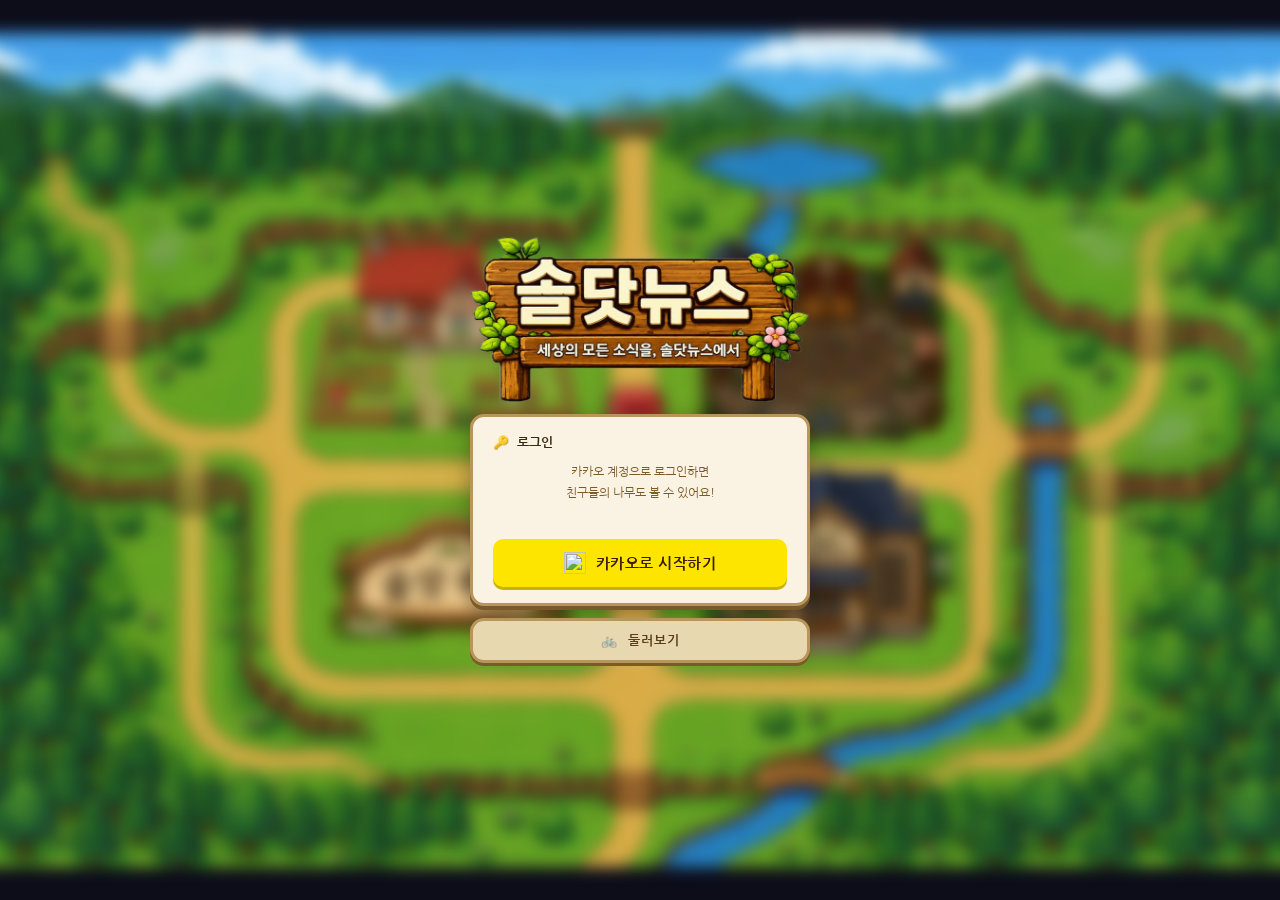
==== commit e35d0d53: "Force-sync: overwrite remote with local snapshot (user requested)" ====
--- a/index-0514.html
+++ b/index-0514.html
@@ -304,18 +304,21 @@
     <div class="hotspot" id="hs-detective"
          onclick="openBoutiqueModal('hs-detective','탐정사무소','채림\n\n숨겨진 진실을 추적합니다.\n심층 취재와 탐사 보도의 공간입니다.\n제보는 언제나 환영합니다.')">
       <img class="hs-building" src="city/detective.png" alt="탐정사무소">
+      <img class="hs-hashtag" src="city/하채림해쉬태그.png" alt="하채림해쉬태그" style="width:29%; right:5%; bottom:10%;">
       <div class="hs-label">탐정사무소 · 채림</div>
     </div>
 
     <div class="hotspot" id="hs-guest"
          onclick="openBoutiqueModal('hs-guest','상담소','소은\n\n다양한 사람들의 이야기.\n여행자의 시선으로 세상을 봅니다.')">
       <img class="hs-building" src="city/counsel.png" alt="상담소">
+      <img class="hs-hashtag" src="city/전소은해쉬태그.png" alt="전소은해쉬태그" style="width:29%; right:5%; bottom:10%;">
       <div class="hs-label">상담소 · 소은</div>
     </div>
 
     <div class="hotspot" id="hs-cinema"
          onclick="openBoutiqueModal('hs-cinema','영화관','채원\n\n영화와 영상 문화를 리뷰합니다.\n스크린 너머의 세계로 여러분을 초대합니다.')">
       <img class="hs-building" src="city/cinema.png" alt="영화관">
+      <img class="hs-hashtag" src="city/이채원해쉬태그.png" alt="이채원해쉬태그" style="width:29%; right:5%; bottom:10%;">
       <div class="hs-label">영화관 · 채원</div>
     </div>
 
@@ -323,12 +326,14 @@
     <div class="hotspot" id="hs-lp"
          onclick="openBoutiqueModal('hs-lp','LP샵','현서\n\n음악과 감성의 공간.\n음악으로 세상을 이야기하고\n시대의 사운드를 기록합니다.')">
       <img class="hs-building" src="city/LPshop.png" alt="LP샵">
+      <img class="hs-hashtag" src="city/정현서해쉬태그.png" alt="정현서해쉬태그" style="width:26%; right:5%; bottom:10%;">
       <div class="hs-label">LP샵 · 현서</div>
     </div>
 
     <div class="hotspot" id="hs-council"
          onclick="openBoutiqueModal('hs-council','주민센터','성준\n\n지역 구의회를 취재합니다.\n주민의 목소리를 담은 의정 활동과\n지역 정치 이슈를 전합니다.')">
       <img class="hs-building" src="city/council.png" alt="주민센터">
+      <img class="hs-hashtag" src="city/고성준해쉬태그.png" alt="고성준해쉬태그" style="width:40%; right:5%; bottom:10%;">
       <div class="hs-label">주민센터 · 성준</div>
     </div>
 
@@ -342,18 +347,21 @@
     <div class="hotspot" id="hs-botanical"
          onclick="openBoutiqueModal('hs-botanical','수목원','세민\n\n자연과 환경 이야기.\n지속 가능한 내일을 위한 기록입니다.')">
       <img class="hs-building" src="city/botanical.png" alt="수목원">
+      <img class="hs-hashtag" src="city/천세민해쉬태그.png" alt="천세민해쉬태그" style="width:36%; right:5%; bottom:10%;">
       <div class="hs-label">수목원 · 세민</div>
     </div>
 
     <div class="hotspot" id="hs-haunted"
          onclick="openBoutiqueModal('hs-haunted','사진현상소','민주\n\n잊혀진 이야기들이 모이는 곳.\n기억해야 할 역사와 미스터리를 기록합니다.')">
       <img class="hs-building" src="city/film.png" alt="사진현상소">
+      <img class="hs-hashtag" src="city/정민주해쉬태그.png" alt="정민주해쉬태그" style="width:34%; right:5%; bottom:10%;">
       <div class="hs-label">사진현상소 · 민주</div>
     </div>
 
     <div class="hotspot" id="hs-airport"
          onclick="openAirport()">
       <img class="hs-building" src="city/airport.png" alt="공항">
+      <img class="hs-hashtag" src="city/김미정해쉬태그.png" alt="김미정해쉬태그" style="width:33%; right:5%; bottom:10%;">
       <div class="hs-label">공항 · 미정</div>
     </div>
 
--- a/css/style.css
+++ b/css/style.css
@@ -226,6 +226,14 @@
     #hs-airport   .hs-building { width:  98%; height: 124%; left:  -7.0%; bottom:  2%; }
 
 
+    /* ── 해쉬태그 이미지 ── */
+    .hs-hashtag {
+      position: absolute;
+      height: auto;
+      pointer-events: none;
+      z-index: 5;
+    }
+
     /* ── 건물 편집 패널 슬라이더 ── */
     #bld-panel label { display:flex; flex-direction:column; gap:4px; color:#fed; font-size:10px; }
     #bld-panel input[type=range] { width:100%; accent-color:#fa8; }
@@ -253,26 +261,26 @@
     }
 
     /* ── Village hotspot positions ── */
-    #hs-garden     { left: 19.2%; top: 22.6%; width:  8.2%; height: 19.6%; }
-    #hs-house      { left:  5.7%; top: 22.1%; width: 14.2%; height: 22.8%; }
-    #hs-library    { left: 73.7%; top: 56.4%; width: 24.6%; height: 28.8%; }
-    #hs-villhall   { left: 71.0%; top: 21.0%; width: 27.8%; height: 32.4%; }
-    #hs-monument   { left:  6.4%; top: 56.8%; width: 18.5%; height: 29.1%; }
-    #hs-postbox    { left:  5.1%; top: 29.0%; width:  9.3%; height: 18.5%; }
+    #hs-garden    { left: 38.9%; top: 28.7%; width:  8.2%; height: 19.5%; }
+    #hs-house     { left: 26.6%; top: 27.1%; width: 14.2%; height: 22.8%; }
+    #hs-library   { left: 49.9%; top: 48.5%; width: 24.6%; height: 28.8%; }
+    #hs-villhall  { left: 52.2%; top: 15.6%; width: 19.1%; height: 35.4%; }
+    #hs-monument  { left: 27.3%; top: 44.9%; width: 18.5%; height: 29.1%; }
+    #hs-postbox   { left: 42.0%; top: 40.0%; width: 14.8%; height: 17.0%; }
 
     /* ── City hotspot positions (3×3 grid on background.png) ── */
     /* row 1 */
-    #hs-detective  { left:  3.0%; top:  3.0%; width: 27%; height: 29%; }
-    #hs-guest      { left: 36.5%; top:  3.0%; width: 27%; height: 29%; }
-    #hs-cinema     { left: 70.0%; top:  3.0%; width: 27%; height: 29%; }
+    #hs-detective  { left:  3.0%; top:  3.0%; width: 27.0%; height: 29.0%; }
+    #hs-guest      { left: 36.5%; top:  3.0%; width: 27.0%; height: 29.0%; }
+    #hs-cinema     { left: 70.0%; top:  3.0%; width: 27.0%; height: 29.0%; }
     /* row 2 */
-    #hs-lp         { left:  3.0%; top: 36.5%; width: 27%; height: 29%; }
-    #hs-council    { left: 36.5%; top: 36.5%; width: 27%; height: 29%; }
-    #hs-culture    { left: 70.0%; top: 36.5%; width: 27%; height: 29%; }
+    #hs-lp         { left:  3.0%; top: 36.5%; width: 27.0%; height: 29.0%; }
+    #hs-council    { left: 36.5%; top: 36.5%; width: 27.0%; height: 29.0%; }
+    #hs-culture    { left: 70.0%; top: 36.5%; width: 27.0%; height: 29.0%; }
     /* row 3 */
-    #hs-botanical  { left:  3.0%; top: 69.0%; width: 27%; height: 28%; }
-    #hs-haunted    { left: 36.5%; top: 69.0%; width: 27%; height: 28%; }
-    #hs-airport    { left: 70.0%; top: 69.0%; width: 27%; height: 28%; }
+    #hs-botanical  { left:  3.0%; top: 69.0%; width: 27.0%; height: 28.0%; }
+    #hs-haunted    { left: 36.5%; top: 69.0%; width: 27.0%; height: 28.0%; }
+    #hs-airport    { left: 70.0%; top: 69.0%; width: 27.0%; height: 28.0%; }
 
     /* ── Floating buttons ── */
 
@@ -1141,7 +1149,7 @@
        SCREEN · 로그인
     ════════════════════════════════ */
     #screen-login {
-      background: url('village_background.png') center/cover no-repeat;
+      background: url('../village_blur.png') center/cover no-repeat;
     }
     .lp-wrap {
       position: relative;
@@ -1295,6 +1303,7 @@
     }
     .fullscreen-body {
       flex: 1;
+      min-height: 0;
       overflow-y: auto;
       padding: 24px 16px;
       display: flex;
@@ -1305,6 +1314,11 @@
       width: 100%;
       max-width: 780px;
     }
+    .nv-guest-banner { padding: 10px 16px; }
+    .nv-guest-banner-inner { display: flex; align-items: center; gap: 10px; flex-wrap: wrap; font-family: 'Noto Serif KR', serif; }
+    .nv-guest-badge { font-size: 11px; font-weight: 700; background: #2d6a4f; color: #fff; padding: 3px 8px; border-radius: 3px; white-space: nowrap; }
+    .nv-guest-msg { font-size: 12px; color: #555; flex: 1; }
+    .nv-guest-login-btn { font-family: 'Noto Serif KR', serif; font-size: 12px; padding: 5px 12px; background: #1a1a2e; color: #fff; border: none; cursor: pointer; white-space: nowrap; }
 
     /* ════════════════════════════════
        GWANGJANG CSS
@@ -1423,12 +1437,13 @@
       --lib-border-thin:0.5px solid #4a3f2e;
       --lib-fh: 'Nanum Myeongjo', 'Noto Serif KR', serif;
       --lib-fb: 'Noto Serif KR', serif;
-      font-family:var(--lib-fb); color:var(--lib-ink); background:var(--lib-paper); border:2px solid var(--lib-ink);
+      font-family:var(--lib-fb); color:var(--lib-ink); background:var(--lib-ink); border:2px solid var(--lib-ink);
+      min-height: 100%;
     }
     .lib-hero { background:var(--lib-ink); padding:52px 32px 44px; display:flex; flex-direction:column; align-items:center; }
     .lib-hero-eyebrow { font-family:var(--lib-fh); font-size:11px; letter-spacing:4px; color:#c8b89a; margin-bottom:14px; font-weight:300; }
     .lib-hero-title { font-family:var(--lib-fh); font-size:30px; font-weight:800; letter-spacing:8px; color:#f5f0e8; margin-bottom:6px; }
-    .lib-hero-sub { font-size:12px; color:#c8b89a; letter-spacing:1.5px; margin-bottom:32px; font-weight:300; }
+    .lib-hero-sub { font-size:12px; color:#c8b89a; letter-spacing:1.5px; margin-bottom:32px; font-weight:300; text-align:center; }
     .lib-hero-rule { width:48px; border:none; border-top:1px solid #4a3f2e; margin-bottom:28px; }
     .lib-hero-prompt { font-family:var(--lib-fh); font-size:17px; color:#e8e0d0; letter-spacing:1px; margin-bottom:24px; text-align:center; }
     .lib-input-row { display:flex; width:100%; max-width:500px; border:var(--lib-border); border-color:#4a3f2e; background:#0e0b06; }
